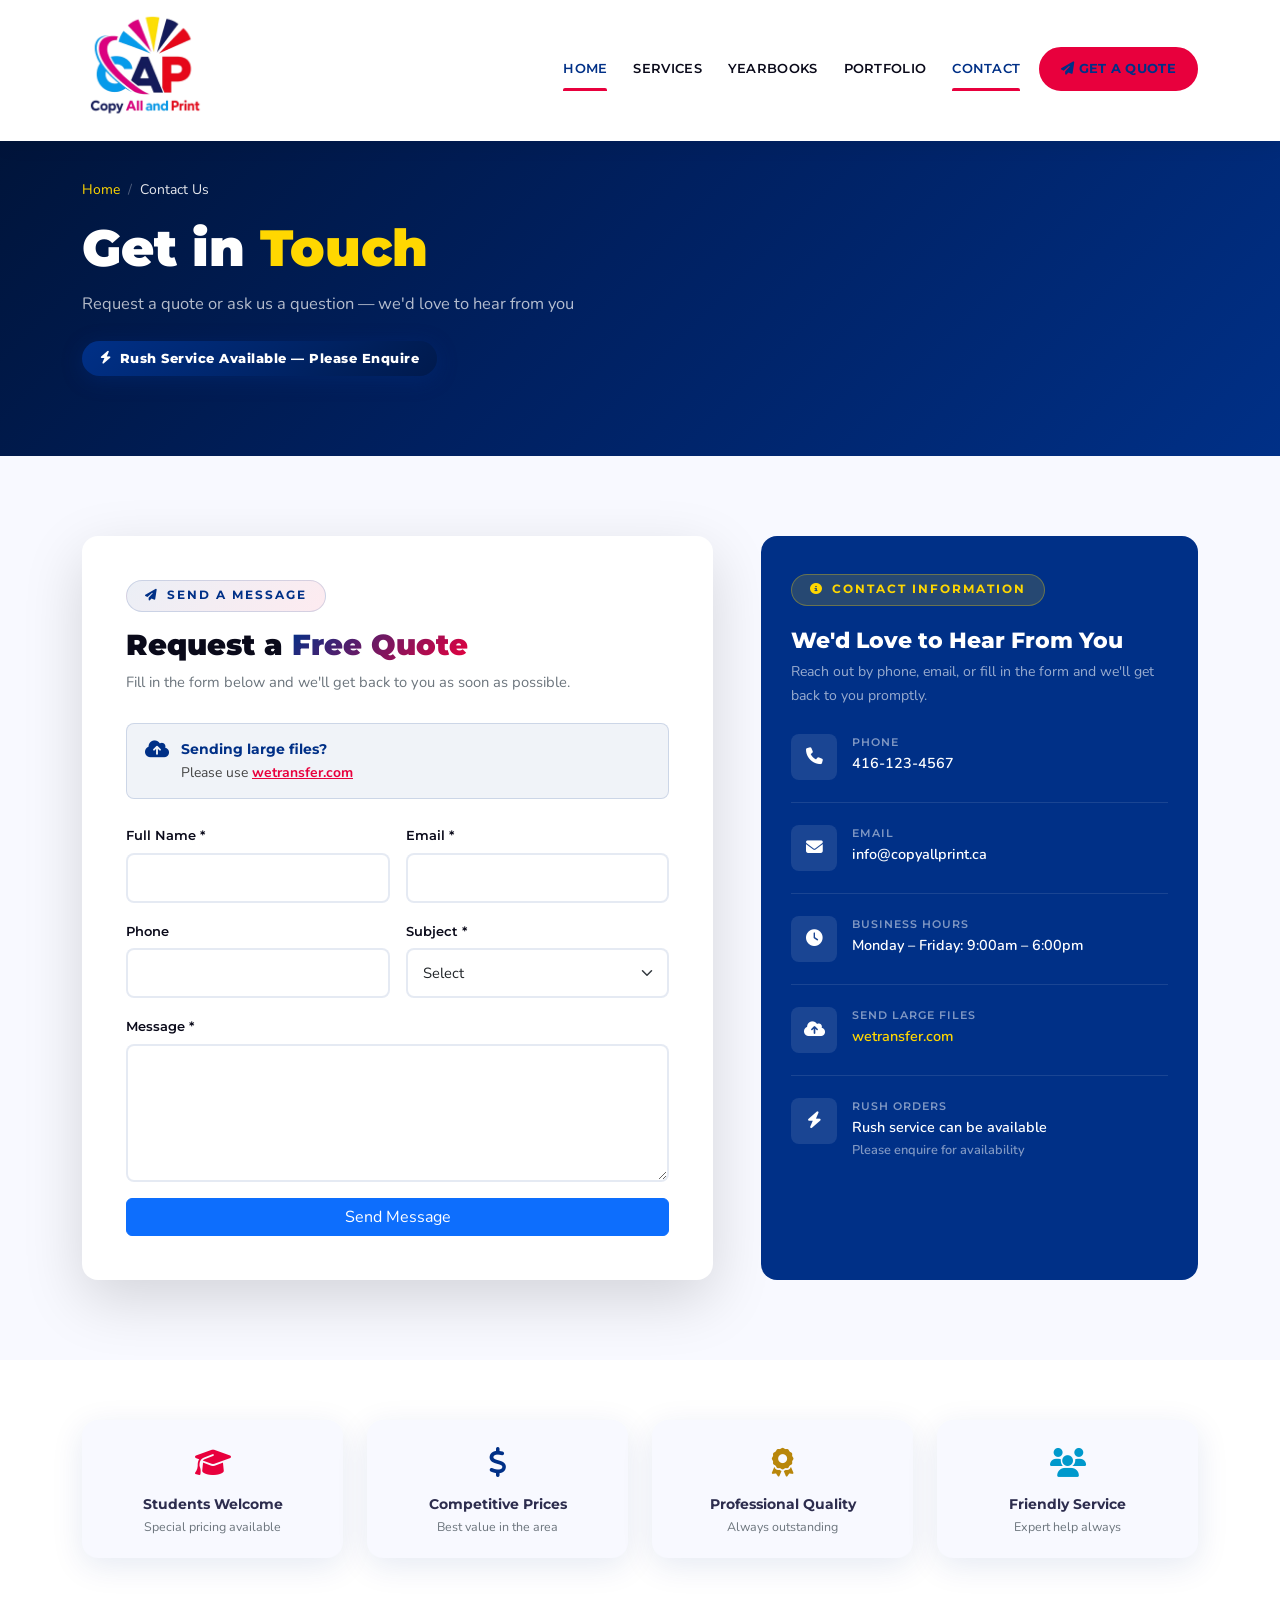
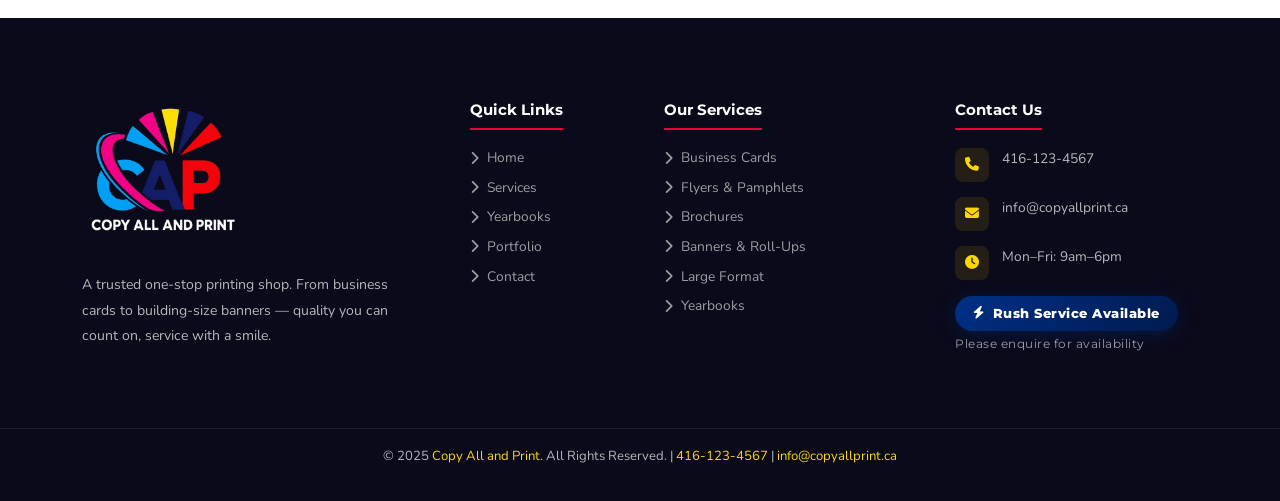
==== contact.html @ aec93e19 "Update contact.html" ====
<!DOCTYPE html>
<html lang="en">
<head>
  <meta charset="UTF-8"/><meta name="viewport" content="width=device-width, initial-scale=1.0"/>
  <meta name="description" content="Copy All and Print (CAP) — Professional printing shop. Business cards, flyers, pamphlets, roll-up banners, large format printing & more. Quality printing, fast service."/>
  <title>Copy All and Print | Quality Printing. Fast Service.</title>
  <link rel="preconnect" href="https://fonts.googleapis.com"/>
  <link rel="icon" type="image/x-icon" href="images/favicon.png">
  <link href="https://fonts.googleapis.com/css2?family=Montserrat:wght@400;500;600;700;800;900&family=Nunito:wght@400;600;700&display=swap" rel="stylesheet"/>
  <link href="https://cdn.jsdelivr.net/npm/bootstrap@5.3.2/dist/css/bootstrap.min.css" rel="stylesheet"/>
  <link href="https://cdnjs.cloudflare.com/ajax/libs/font-awesome/6.5.0/css/all.min.css" rel="stylesheet"/>
  <link href="css/style.css" rel="stylesheet"/>
</head>
<body>

<!-- NAVBAR -->
<nav class="navbar navbar-expand-lg fixed-top">
  <div class="container">
    <a class="navbar-brand" href="index.html">
      <img src="images/logo.png" alt="Copy All and Print Logo" onerror="this.src='images/logo.png'" width="100%!important">
    </a>
    <button class="navbar-toggler" type="button" data-bs-toggle="collapse" data-bs-target="#navbarNav"><span class="navbar-toggler-icon"></span></button>
    <div class="collapse navbar-collapse" id="navbarNav">
      <ul class="navbar-nav ms-auto align-items-lg-center">
        <li class="nav-item"><a class="nav-link active" href="index.html">Home</a></li>
        <li class="nav-item dropdown">
          <a class="nav-link dropdown-toggle" href="services.html" id="sDD" role="button" data-bs-toggle="dropdown">Services</a>
          <ul class="dropdown-menu" aria-labelledby="sDD">
            <li><a class="dropdown-item" href="services.html#business-cards">💼 Business Cards</a></li>
            <li><a class="dropdown-item" href="services.html#flyers">📢 Flyers &amp; Pamphlets</a></li>
            <li><a class="dropdown-item" href="services.html#brochures">📄 Brochures &amp; Booklets</a></li>
            <li><a class="dropdown-item" href="services.html#banners">🎌 Banners &amp; Roll-Ups</a></li>
            <li><a class="dropdown-item" href="services.html#large-format">🖨️ Large Format Printing</a></li>
            <li><a class="dropdown-item" href="services.html#stationery">✉️ Stationery &amp; More</a></li>
            <li><hr class="dropdown-divider"></li>
            <li><a class="dropdown-item" href="services.html" style="color:var(--primary);font-weight:700;">View All Services →</a></li>
          </ul>
        </li>
        <li class="nav-item"><a class="nav-link" href="yearbook.html">Yearbooks</a></li>
        <li class="nav-item"><a class="nav-link" href="portfolio.html">Portfolio</a></li>
        <li class="nav-item"><a class="nav-link" href="contact.html">Contact</a></li>
        <li class="nav-item"><a class="nav-link btn-nav-cta" href="contact.html"><i class="fas fa-paper-plane me-1"></i> Get a Quote</a></li>
      </ul>
    </div>
  </div>
</nav>

<!-- PAGE HERO -->
<section class="page-hero">
  <div class="container">
    <nav aria-label="breadcrumb">
      <ol class="breadcrumb"><li class="breadcrumb-item"><a href="index.html">Home</a></li><li class="breadcrumb-item active">Contact Us</li></ol>
    </nav>
    <h1 class="page-hero-title">Get in <span style="color:var(--accent-yellow);">Touch</span></h1>
    <p class="page-hero-sub">Request a quote or ask us a question — we'd love to hear from you</p>
    <div class="mt-4">
      <div class="rush-badge"><i class="fas fa-bolt"></i> Rush Service Available — Please Enquire</div>
    </div>
  </div>
</section>

<!-- CONTACT SECTION -->
<section style="padding:80px 0;background:var(--light-bg);">
  <div class="container">
    <div class="row g-5">

<!-- FORM -->
<div class="col-lg-7 animate-on-scroll">
  <div class="contact-form-wrap">

    <div class="section-badge mb-3">
      <i class="fas fa-paper-plane"></i> Send a Message
    </div>

    <h2 class="section-title mb-2" style="font-size:1.8rem;">
      Request a <span class="highlight">Free Quote</span>
    </h2>

    <p style="color:var(--gray);margin-bottom:28px;font-size:.92rem;line-height:1.7;">
      Fill in the form below and we'll get back to you as soon as possible.
    </p>

    <!-- Info box -->
    <div style="background:rgba(0,48,135,.06);border:1px solid rgba(0,48,135,.15);border-radius:var(--radius-sm);padding:14px 18px;margin-bottom:24px;display:flex;align-items:flex-start;gap:12px;">
      <i class="fas fa-cloud-upload-alt" style="color:var(--primary);font-size:1.2rem;margin-top:2px;flex-shrink:0;"></i>
      <div style="font-size:.87rem;color:#444;line-height:1.6;">
        <strong style="font-family:'Montserrat',sans-serif;color:var(--primary);">Sending large files?</strong><br>
        Please use <a href="https://wetransfer.com" target="_blank" rel="noopener" style="color:var(--secondary);font-weight:700;">wetransfer.com</a>
      </div>
    </div>

    <!-- Alerts -->
    <div class="alert-success-cap" id="successMsg">
      <i class="fas fa-check-circle me-2"></i>
      <strong>Message sent!</strong> We'll be in touch shortly. Thank you!
    </div>

    <div class="alert-error-cap" id="errorMsg">
      <i class="fas fa-exclamation-circle me-2"></i>
      Something went wrong. Please try again or call us directly.
    </div>

    <!-- NETLIFY FORM -->
<form name="contact"
      method="POST"
      data-netlify="true"
      netlify-honeypot="bot-field"
      class="row g-3">

  <!-- REQUIRED hidden field -->
  <!-- <input type="hidden" name="form-name" value="contact"> -->

  <!-- Honeypot (spam protection) -->
  <p style="display:none;">
    <label>Don’t fill this out: <input name="bot-field"></label>
  </p>

  <!-- Full Name -->
  <div class="col-md-6">
    <label class="form-label">Full Name *</label>
    <input type="text" name="full_name" class="form-control" required>
  </div>

  <!-- Email -->
  <div class="col-md-6">
    <label class="form-label">Email *</label>
    <input type="email" name="email" class="form-control" required>
  </div>

  <!-- Phone -->
  <div class="col-md-6">
    <label class="form-label">Phone</label>
    <input type="tel" name="phone" class="form-control">
  </div>

  <!-- Subject -->
  <div class="col-md-6">
    <label class="form-label">Subject *</label>
    <select name="subject" class="form-select" required>
      <option value="">Select</option>
      <option>Get a Quote</option>
      <option>Business Cards</option>
      <option>Flyers</option>
      <option>Brochures</option>
      <option>Banners</option>
      <option>Other</option>
    </select>
  </div>

  <!-- Message -->
  <div class="col-12">
    <label class="form-label">Message *</label>
    <textarea name="message" class="form-control" rows="5" required></textarea>
  </div>

  <!-- Submit -->
  <div class="col-12">
    <button type="submit" class="btn btn-primary w-100">
      Send Message
    </button>
  </div>

</form>

  </div>
</div>

      <!-- CONTACT INFO -->
      <div class="col-lg-5 animate-on-scroll animate-delay-2">
        <div class="contact-info-card">
          <div class="section-badge" style="background:rgba(255,215,0,.15);border-color:rgba(255,215,0,.3);color:var(--accent-yellow);margin-bottom:22px;">
            <i class="fas fa-info-circle"></i> Contact Information
          </div>
          <h3 style="font-family:'Montserrat',sans-serif;font-weight:800;color:#fff;font-size:1.35rem;margin-bottom:6px;">We'd Love to Hear From You</h3>
          <p style="color:rgba(255,255,255,.6);font-size:.88rem;margin-bottom:26px;line-height:1.7;">Reach out by phone, email, or fill in the form and we'll get back to you promptly.</p>

          <div class="contact-info-item">
            <div class="cinfo-icon"><i class="fas fa-phone"></i></div>
            <div>
              <div class="cinfo-label">Phone</div>
              <div class="cinfo-value"><a href="tel:4161234567" style="color:inherit;text-decoration:none;">416-123-4567</a></div>
            </div>
          </div>

          <div class="contact-info-item">
            <div class="cinfo-icon"><i class="fas fa-envelope"></i></div>
            <div>
              <div class="cinfo-label">Email</div>
              <div class="cinfo-value"><a href="mailto:info@copyallprint.ca" style="color:inherit;text-decoration:none;word-break:break-all;">info@copyallprint.ca</a></div>
            </div>
          </div>

          <div class="contact-info-item">
            <div class="cinfo-icon"><i class="fas fa-clock"></i></div>
            <div>
              <div class="cinfo-label">Business Hours</div>
              <div class="cinfo-value">Monday – Friday: 9:00am – 6:00pm</div>
            </div>
          </div>

          <div class="contact-info-item">
            <div class="cinfo-icon"><i class="fas fa-cloud-upload-alt"></i></div>
            <div>
              <div class="cinfo-label">Send Large Files</div>
              <div class="cinfo-value"><a href="https://wetransfer.com" target="_blank" rel="noopener" style="color:var(--accent-yellow);text-decoration:none;">wetransfer.com</a></div>
            </div>
          </div>

          <div class="contact-info-item" style="border-bottom:none;margin-bottom:0;padding-bottom:0;">
            <div class="cinfo-icon"><i class="fas fa-bolt"></i></div>
            <div>
              <div class="cinfo-label">Rush Orders</div>
              <div class="cinfo-value">Rush service can be available<br><span style="font-size:.8rem;color:rgba(255,255,255,.5);">Please enquire for availability</span></div>
            </div>
          </div>

          <!-- Social links -->
<!--           <div style="margin-top:24px;padding-top:20px;border-top:1px solid rgba(255,255,255,.1);">
            <div class="cinfo-label" style="margin-bottom:12px;">Follow Us</div>
            <div class="footer-social">
              <a href="#" class="social-btn" aria-label="Facebook"><i class="fab fa-facebook-f"></i></a>
              <a href="#" class="social-btn" aria-label="Instagram"><i class="fab fa-instagram"></i></a>
              <a href="#" class="social-btn" aria-label="Twitter"><i class="fab fa-twitter"></i></a>
              <a href="#" class="social-btn" aria-label="LinkedIn"><i class="fab fa-linkedin-in"></i></a>
            </div>
          </div> -->
        </div>
      </div>
    </div>
  </div>
</section>

<!-- WHY CONTACT STRIP -->
<section style="background:#fff;padding:60px 0;">
  <div class="container">
    <div class="row g-4 text-center">
      <div class="col-md-3 col-6 animate-on-scroll"><div style="padding:22px 16px;background:var(--light-bg);border-radius:var(--radius);box-shadow:var(--shadow-card);"><div style="font-size:1.8rem;color:var(--secondary);margin-bottom:8px;"><i class="fas fa-graduation-cap"></i></div><div style="font-family:'Montserrat',sans-serif;font-weight:700;font-size:.87rem;margin-bottom:3px;">Students Welcome</div><div style="color:var(--gray);font-size:.78rem;">Special pricing available</div></div></div>
      <div class="col-md-3 col-6 animate-on-scroll animate-delay-1"><div style="padding:22px 16px;background:var(--light-bg);border-radius:var(--radius);box-shadow:var(--shadow-card);"><div style="font-size:1.8rem;color:var(--primary);margin-bottom:8px;"><i class="fas fa-dollar-sign"></i></div><div style="font-family:'Montserrat',sans-serif;font-weight:700;font-size:.87rem;margin-bottom:3px;">Competitive Prices</div><div style="color:var(--gray);font-size:.78rem;">Best value in the area</div></div></div>
      <div class="col-md-3 col-6 animate-on-scroll animate-delay-2"><div style="padding:22px 16px;background:var(--light-bg);border-radius:var(--radius);box-shadow:var(--shadow-card);"><div style="font-size:1.8rem;color:#b8860b;margin-bottom:8px;"><i class="fas fa-award"></i></div><div style="font-family:'Montserrat',sans-serif;font-weight:700;font-size:.87rem;margin-bottom:3px;">Professional Quality</div><div style="color:var(--gray);font-size:.78rem;">Always outstanding</div></div></div>
      <div class="col-md-3 col-6 animate-on-scroll animate-delay-3"><div style="padding:22px 16px;background:var(--light-bg);border-radius:var(--radius);box-shadow:var(--shadow-card);"><div style="font-size:1.8rem;color:#0099cc;margin-bottom:8px;"><i class="fas fa-users"></i></div><div style="font-family:'Montserrat',sans-serif;font-weight:700;font-size:.87rem;margin-bottom:3px;">Friendly Service</div><div style="color:var(--gray);font-size:.78rem;">Expert help always</div></div></div>
    </div>
  </div>
</section>

<!-- FOOTER -->
<footer><div class="container"><div class="row g-5">
  <div class="col-lg-4">
    <div style="font-family:'Montserrat',sans-serif;font-size:.72rem;color:rgba(255,215,0,.7);letter-spacing:2px;margin-bottom:14px;text-transform:uppercase;"><img src="images/footer-logo.png" style="
    width: 160px;"/></div>
    <p class="footer-desc">A trusted one-stop printing shop. From business cards to building-size banners — quality you can count on, service with a smile.</p>
<!--     <div class="footer-social">
      <a href="#" class="social-btn" aria-label="Facebook"><i class="fab fa-facebook-f"></i></a>
      <a href="#" class="social-btn" aria-label="Instagram"><i class="fab fa-instagram"></i></a>
      <a href="#" class="social-btn" aria-label="Twitter"><i class="fab fa-twitter"></i></a>
      <a href="#" class="social-btn" aria-label="LinkedIn"><i class="fab fa-linkedin-in"></i></a>
    </div> -->
  </div>
  <div class="col-lg-2 col-md-4"><h3 class="footer-title">Quick Links</h3><ul class="footer-links"><li><a href="index.html"><i class="fas fa-chevron-right"></i> Home</a></li><li><a href="services.html"><i class="fas fa-chevron-right"></i> Services</a></li><li><a href="yearbook.html"><i class="fas fa-chevron-right"></i> Yearbooks</a></li><li><a href="portfolio.html"><i class="fas fa-chevron-right"></i> Portfolio</a></li><li><a href="contact.html"><i class="fas fa-chevron-right"></i> Contact</a></li></ul></div>
  <div class="col-lg-3 col-md-4"><h3 class="footer-title">Our Services</h3><ul class="footer-links"><li><a href="services.html#business-cards"><i class="fas fa-chevron-right"></i> Business Cards</a></li><li><a href="services.html#flyers"><i class="fas fa-chevron-right"></i> Flyers &amp; Pamphlets</a></li><li><a href="services.html#brochures"><i class="fas fa-chevron-right"></i> Brochures</a></li><li><a href="services.html#banners"><i class="fas fa-chevron-right"></i> Banners &amp; Roll-Ups</a></li><li><a href="services.html#large-format"><i class="fas fa-chevron-right"></i> Large Format</a></li><li><a href="yearbook.html"><i class="fas fa-chevron-right"></i> Yearbooks</a></li></ul></div>
  <div class="col-lg-3 col-md-4"><h3 class="footer-title">Contact Us</h3>
    <div class="footer-contact-item"><div class="contact-icon-wrap"><i class="fas fa-phone"></i></div><div class="footer-contact-text"><a href="tel:4161234567" style="color:inherit;text-decoration:none;">416-123-4567 </a></div></div>
    <div class="footer-contact-item"><div class="contact-icon-wrap"><i class="fas fa-envelope"></i></div><div class="footer-contact-text"><a href="mailto:info@copyallprint.ca" style="color:inherit;text-decoration:none;">info@copyallprint.ca</a></div></div>
    <div class="footer-contact-item" style="border-bottom:none;margin-bottom:0;padding-bottom:0;"><div class="contact-icon-wrap"><i class="fas fa-clock"></i></div><div class="footer-contact-text">Mon–Fri: 9am–6pm</div></div>
    <div class="mt-3"><div class="rush-badge"><i class="fas fa-bolt"></i> Rush Service Available</div><div class="rush-enquire">Please enquire for availability</div></div>
  </div>
</div></div>
<div class="footer-bottom"><div class="container"><p>&copy; 2025 <a href="index.html">Copy All and Print</a>. All Rights Reserved. | <a href="tel:4161234567">416-123-4567 </a> | <a href="mailto:info@copyallprint.ca">info@copyallprint.ca</a></p></div></div>
</footer>

<script src="https://cdn.jsdelivr.net/npm/bootstrap@5.3.2/dist/js/bootstrap.bundle.min.js"></script>
<script src="js/main.js"></script>
<script>
if (window.innerWidth >= 992) {

  document.querySelectorAll('.nav-item.dropdown').forEach(function (d) {

    d.addEventListener('mouseenter', function () {
      var m = this.querySelector('.dropdown-menu');
      if (m) {
        m.classList.add('show');
        const link = this.querySelector('.nav-link');
        if (link) link.setAttribute('aria-expanded', 'true');
      }
    });

    d.addEventListener('mouseleave', function () {
      var m = this.querySelector('.dropdown-menu');
      if (m) {
        m.classList.remove('show');
        const link = this.querySelector('.nav-link');
        if (link) link.setAttribute('aria-expanded', 'false');
      }
    });

    const navLink = d.querySelector('.nav-link');
    if (navLink) {
      navLink.addEventListener('click', function (e) {
        if (window.innerWidth >= 992) {
          window.location.href = this.getAttribute('href');
          e.preventDefault();
        }
      });
    }

  });
}


// SAFE carousel fix (no crash)
const heroCarousel = document.getElementById('heroCarousel');

if (heroCarousel) {
  heroCarousel.addEventListener('slide.bs.carousel', function (e) {
    document.querySelectorAll('.curr').forEach(function (el) {
      el.textContent = String(e.to + 1).padStart(2, '0');
    });
  });
}
</script>
</body></html>
---- css/style.css ----
/* ===================================
   COPY ALL AND PRINT — v2 Stylesheet
   =================================== */
@import url('https://fonts.googleapis.com/css2?family=Montserrat:wght@400;500;600;700;800;900&family=Nunito:wght@400;600;700&display=swap');
html, body {
    overflow-x: hidden;
    width: 100%;
}
:root {
  --primary:#003087; --secondary:#E8003D;
  --accent-yellow:#FFD700; --accent-cyan:#00BFFF; --accent-green:#00C851;
  --dark:#0a0a1a; --dark-navy:#001a4d;
  --white:#ffffff; --light-bg:#f8f9ff; --gray:#6c757d;
  --shadow-lg:0 20px 60px rgba(0,0,0,0.15);
  --shadow-card:0 8px 32px rgba(0,48,135,0.10);
  --radius:16px; --radius-sm:8px;
  --transition:all 0.35s cubic-bezier(0.4,0,0.2,1);
}
*{margin:0;padding:0;box-sizing:border-box;}
html{scroll-behavior:smooth;}
body{font-family:'Nunito',sans-serif;color:#2d2d4e;background:#fff;overflow-x:hidden;}
h1,h2,h3,h4{font-family:'Montserrat',sans-serif;}
::-webkit-scrollbar{width:5px;}
::-webkit-scrollbar-track{background:#f8f9ff;}
::-webkit-scrollbar-thumb{background:var(--primary);border-radius:3px;}

/* PRELOADER */
#preloader{position:fixed;inset:0;background:white;display:flex;align-items:center;justify-content:center;z-index:9999;transition:opacity .6s,visibility .6s;}
#preloader.hidden{opacity:0;visibility:hidden;}
.preloader-logo{animation:pulseScale 1s ease-in-out infinite alternate;}
@keyframes pulseScale{from{transform:scale(0.9);opacity:.7}to{transform:scale(1.15);opacity:1}}

/* =============================================
   WHITE NAVBAR
============================================= */
.navbar{background:#fff!important;padding:0;position:fixed;top:0;width:100%;z-index:1000;
  box-shadow:0 2px 20px rgba(0,0,0,0.09);border-bottom:3px solid transparent;transition:var(--transition);}
.navbar.scrolled{box-shadow:0 4px 30px rgba(0,0,0,0.13);border-bottom-color:var(--secondary);}

/* LOGO — doubled size */
.navbar-brand{display:flex;align-items:center;gap:12px;padding:6px 0;text-decoration:none;}
.navbar-brand img{width:126px;height:auto;object-fit:contain;border-radius:10px;padding:2px;}
.brand-cap{font-family:'Montserrat',sans-serif;font-weight:900;font-size:1.6rem;
  background:linear-gradient(135deg,var(--primary),var(--secondary));
  -webkit-background-clip:text;-webkit-text-fill-color:transparent;background-clip:text;display:block;}
.brand-sub{font-family:'Montserrat',sans-serif;font-size:0.68rem;color:var(--gray);
  display:block;font-weight:600;letter-spacing:.3px;}

.nav-link{color:var(--dark)!important;font-family:'Montserrat',sans-serif;font-weight:600;
  font-size:0.83rem;letter-spacing:.3px;padding:12px 13px!important;
  display:flex;align-items:center;transition:var(--transition);
  text-transform:uppercase;position:relative;}
.nav-link::after{content:'';position:absolute;bottom:0;left:13px;right:13px;
  height:3px;background:var(--secondary);transform:scaleX(0);
  transition:transform .3s ease;border-radius:2px 2px 0 0;}
.nav-link:hover,.nav-link.active{color:var(--primary)!important;}
.nav-link:hover::after,.nav-link.active::after{transform:scaleX(1);}

/* HOVER DROPDOWN */
.btn-nav-cta{background:var(--secondary)!important;color:#fff!important;
  border-radius:50px!important;padding:10px 20px!important;font-weight:700!important;
  margin-left:6px;border:2px solid var(--secondary)!important;transition:var(--transition)!important;}
.btn-nav-cta:hover{background:#fff!important;color:var(--secondary)!important;}
.btn-nav-cta::after{display:none!important;}

.navbar-toggler{border:2px solid rgba(0,48,135,.2);padding:6px 10px;}
.navbar-toggler:focus{box-shadow:none;}
.navbar-toggler-icon{background-image:url("data:image/svg+xml,%3csvg xmlns='http://www.w3.org/2000/svg' viewBox='0 0 30 30'%3e%3cpath stroke='rgba(0,48,135,0.8)' stroke-linecap='round' stroke-width='2' d='M4 7h22M4 15h22M4 23h22'/%3e%3c/svg%3e");}

.dropdown-menu{background:#fff;border:none;border-radius:0 0 var(--radius) var(--radius);
  box-shadow:0 20px 50px rgba(0,0,0,0.12);padding:10px;min-width:240px;
  border-top:3px solid var(--primary);margin-top:0!important;}
@keyframes dropIn{from{opacity:0;transform:translateY(-8px)}to{opacity:1;transform:translateY(0)}}
@media(min-width:992px){
  .nav-item.dropdown:hover>.dropdown-menu{display:block;animation:dropIn .22s ease forwards;}
}
.dropdown-item{color:var(--dark)!important;font-family:'Montserrat',sans-serif;font-weight:600;
  font-size:0.82rem;padding:10px 16px;border-radius:var(--radius-sm);
  transition:var(--transition);display:flex;align-items:center;gap:10px;}
.dropdown-item:hover{background:rgba(0,48,135,.07);color:var(--primary)!important;padding-left:20px;}
.dropdown-divider{border-color:rgba(0,48,135,.1)!important;margin:4px 8px;}

/* BUTTONS */
.btn-primary-cap{background:linear-gradient(135deg,var(--secondary),#c0002d);color:#fff;
  border:none;padding:14px 34px;border-radius:50px;font-family:'Montserrat',sans-serif;
  font-weight:700;font-size:.93rem;cursor:pointer;transition:var(--transition);
  display:inline-flex;align-items:center;gap:8px;text-decoration:none;
  box-shadow:0 6px 25px rgba(232,0,61,.35);}
.btn-primary-cap:hover{transform:translateY(-3px);box-shadow:0 12px 35px rgba(232,0,61,.5);color:#fff;}
.btn-secondary-cap{background:transparent;color:#fff;border:2px solid rgba(255,255,255,.65);
  padding:13px 32px;border-radius:50px;font-family:'Montserrat',sans-serif;font-weight:700;
  font-size:.93rem;cursor:pointer;transition:var(--transition);
  display:inline-flex;align-items:center;gap:8px;text-decoration:none;}
.btn-secondary-cap:hover{background:#fff;color:var(--primary);transform:translateY(-3px);border-color:#fff;}
.btn-outline-cap{background:transparent;color:var(--primary);border:2px solid var(--primary);
  padding:11px 26px;border-radius:50px;font-family:'Montserrat',sans-serif;font-weight:700;
  font-size:.86rem;cursor:pointer;transition:var(--transition);
  display:inline-flex;align-items:center;gap:8px;text-decoration:none;}
.btn-outline-cap:hover{background:var(--primary);color:#fff;transform:translateY(-2px);}

/* SECTION BADGES & TITLES */
.section-badge{display:inline-flex;align-items:center;gap:8px;
  background:linear-gradient(135deg,rgba(0,48,135,.08),rgba(232,0,61,.08));
  border:1px solid rgba(0,48,135,.15);color:var(--primary);
  font-family:'Montserrat',sans-serif;font-weight:700;font-size:.73rem;
  letter-spacing:2px;text-transform:uppercase;padding:6px 18px;border-radius:50px;margin-bottom:14px;}
.section-title{font-family:'Montserrat',sans-serif;font-weight:900;line-height:1.2;color:var(--dark);}
.section-title .highlight{background:linear-gradient(135deg,var(--primary),var(--secondary));
  -webkit-background-clip:text;-webkit-text-fill-color:transparent;background-clip:text;}
.section-subtitle{color:var(--gray);font-size:1.03rem;line-height:1.7;max-width:600px;}

/* =============================================
   HERO CAROUSEL — PHOTO BACKGROUNDS
============================================= */
#heroCarousel{margin-top:112px;} /* account for taller white navbar with big logo */
#heroCarousel .carousel-item{height:calc(100vh - 112px);min-height:560px;position:relative;overflow:hidden;}

.slide-bg{position:absolute;inset:0;background-size:cover;background-position:center;
  transform:scale(1.07);transition:transform 7s ease;will-change:transform;}
.carousel-item.active .slide-bg{transform:scale(1);}

.slide-bg-1{background-image:url('../images/business/bs5.jpg');background-position:center top;}
.slide-bg-2{background-image:url('../images/vinyl/v4.jpg');}
.slide-bg-3{background-image:url('../images/flyer/f5.jpg');background-position:center top;}
.slide-bg-4{background-image:url('../images/largeformat/lf1.jpg');}

.slide-overlay{position:absolute;inset:0;
  background:linear-gradient(100deg,rgba(0,8,40,.82) 0%,rgba(0,20,80,.62) 45%,rgba(0,0,0,.2) 100%);}
.slide-overlay::after{content:'';position:absolute;bottom:0;left:0;right:0;height:160px;
  background:linear-gradient(to top,rgba(0,8,40,.55),transparent);}

.slide-shapes{position:absolute;inset:0;pointer-events:none;overflow:hidden;}
.shape-circle{position:absolute;border-radius:50%;border:1px solid rgba(255,255,255,.07);
  animation:rotateSlow 25s linear infinite;}
.shape-ring{position:absolute;border-radius:50%;border:1px solid rgba(255,215,0,.1);
  animation:pulseFade 4s ease-in-out infinite alternate;}
.shape-dot-grid{position:absolute;right:5%;top:10%;width:200px;height:200px;
  background-image:radial-gradient(rgba(255,255,255,.12) 1px,transparent 1px);
  background-size:22px 22px;opacity:.4;}
.color-bar{position:absolute;top:0;right:0;width:5px;height:100%;
  background:linear-gradient(to bottom,var(--secondary),var(--accent-yellow),var(--accent-cyan));opacity:.7;}
@keyframes rotateSlow{from{transform:rotate(0deg)}to{transform:rotate(360deg)}}
@keyframes pulseFade{from{transform:scale(.92);opacity:.3}to{transform:scale(1.08);opacity:.8}}

.carousel-caption-custom{position:absolute;top:50%;left:0;right:0;transform:translateY(-50%);padding:0;}

.slide-badge{display:inline-flex;align-items:center;gap:8px;
  background:rgba(255,215,0,.15);border:1px solid rgba(255,215,0,.55);color:var(--accent-yellow);
  font-family:'Montserrat',sans-serif;font-weight:700;font-size:.7rem;
  letter-spacing:2px;text-transform:uppercase;padding:7px 18px;border-radius:50px;margin-bottom:18px;
  opacity:0;transform:translateY(20px);transition:opacity .5s ease .3s,transform .5s ease .3s;}
.slide-title{font-family:'Montserrat',sans-serif;font-weight:900;
  font-size:clamp(2rem,4.5vw,4rem);color:#fff;line-height:1.12;margin-bottom:16px;
  text-shadow:0 2px 20px rgba(0,0,0,.3);
  opacity:0;transform:translateY(28px);transition:opacity .6s ease .5s,transform .6s ease .5s;}
.slide-title .accent-yellow{color:var(--accent-yellow);}
.slide-title .accent-red{color:#ff4466;}
.slide-title .accent-cyan{color:var(--accent-cyan);}
.slide-desc{color:rgba(255,255,255,.88);font-size:clamp(.92rem,1.4vw,1.1rem);
  line-height:1.75;max-width:520px;margin-bottom:30px;text-shadow:0 1px 8px rgba(0,0,0,.3);
  opacity:0;transform:translateY(18px);transition:opacity .6s ease .7s,transform .6s ease .7s;}
.slide-actions{display:flex;gap:14px;flex-wrap:wrap;
  opacity:0;transform:translateY(18px);transition:opacity .6s ease .9s,transform .6s ease .9s;}
.carousel-item.active .slide-badge,
.carousel-item.active .slide-title,
.carousel-item.active .slide-desc,
.carousel-item.active .slide-actions{opacity:1;transform:translateY(0);}

.slide-visual{position:absolute;right:17%;top:50%;
  transform:translateY(-40%) scale(.88);opacity:0;
  transition:opacity .8s ease .6s,transform .8s ease .6s;}
.carousel-item.active .slide-visual{opacity:1;transform:translateY(-50%) scale(1);}

.price-float{position:absolute;background:#fff;border-radius:14px;padding:13px 18px;
  box-shadow:0 20px 50px rgba(0,0,0,.4);font-family:'Montserrat',sans-serif;
  animation:floatUD 3s ease-in-out infinite;}
@keyframes floatUD{0%,100%{transform:translateY(0)}50%{transform:translateY(-10px)}}
.price-float .p-big{font-size:1.5rem;font-weight:900;color:var(--secondary);line-height:1;}
.price-float .p-small{font-size:.7rem;color:#555;font-weight:600;}

.carousel-progress{position:absolute;bottom:0;left:0;height:4px;
  background:var(--accent-yellow);width:0%;
  animation:progressBar 5.5s linear infinite;z-index:10;}
@keyframes progressBar{from{width:0%}to{width:100%}}

.carousel-control-prev,.carousel-control-next{width:50px;height:50px;
  background:rgba(255,255,255,.15);border:2px solid rgba(255,255,255,.35);
  border-radius:50%;top:50%;transform:translateY(-50%);
  backdrop-filter:blur(8px);transition:var(--transition);}
.carousel-control-prev{left:22px;}.carousel-control-next{right:22px;}
.carousel-control-prev:hover,.carousel-control-next:hover{
  background:var(--secondary);border-color:transparent;transform:translateY(-50%) scale(1.1);}

.carousel-indicators{bottom:22px;gap:8px;}
.carousel-indicators [data-bs-target]{width:10px;height:10px;border-radius:50%;
  background:rgba(255,255,255,.4);border:2px solid rgba(255,255,255,.5);
  transition:all .35s ease;margin:0;}
.carousel-indicators .active{background:var(--accent-yellow);border-color:var(--accent-yellow);
  width:30px;border-radius:5px;}

.slide-counter{position:absolute;bottom:28px;right:38px;font-family:'Montserrat',sans-serif;
  font-size:.8rem;color:rgba(255,255,255,.5);z-index:10;letter-spacing:2px;}
.slide-counter .curr{color:var(--accent-yellow);font-weight:700;font-size:1.05rem;}

.scroll-indicator{position:absolute;bottom:26px;left:50%;transform:translateX(-50%);
  display:flex;flex-direction:column;align-items:center;gap:5px;
  color:rgba(255,255,255,.4);font-size:.65rem;letter-spacing:2px;text-transform:uppercase;
  font-family:'Montserrat',sans-serif;z-index:10;animation:bounceY 2s ease-in-out infinite;}
@keyframes bounceY{0%,100%{transform:translateX(-50%) translateY(0)}50%{transform:translateX(-50%) translateY(7px)}}

/* STATS BAR */
.stats-bar{background:#fff;border-radius:20px;box-shadow:0 20px 60px rgba(0,48,135,.13);
  padding:26px 36px;margin-top:-56px;position:relative;z-index:10;}
.stats-bar .s-item{text-align:center;padding:0 18px;}
.stats-bar .s-item+.s-item{border-left:1px solid rgba(0,48,135,.1);}
.stats-bar .s-num{font-family:'Montserrat',sans-serif;font-weight:900;font-size:1.9rem;
  color:var(--primary);line-height:1;}
.stats-bar .s-label{color:var(--gray);font-size:.76rem;font-weight:600;margin-top:4px;}

/* RUSH BADGE (replaces same-day) */
.rush-badge{display:inline-flex;align-items:center;gap:8px;
  background:linear-gradient(135deg,var(--primary),var(--dark-navy));
  color:#fff;padding:8px 18px;border-radius:50px;
  font-family:'Montserrat',sans-serif;font-weight:800;font-size:.8rem;letter-spacing:.5px;
  box-shadow:0 4px 20px rgba(0,48,135,.35);}
.rush-enquire{font-family:'Montserrat',sans-serif;font-size:.72rem;
  color:rgba(255,255,255,.6);margin-top:5px;letter-spacing:.5px;}

/* SERVICES STRIP */
.services-strip{background:var(--primary);padding:17px 0;overflow:hidden;}
.services-strip-inner{display:flex;gap:0;animation:scrollStrip 30s linear infinite;white-space:nowrap;}
.strip-item{padding:0 26px;color:rgba(255,255,255,.75);font-family:'Montserrat',sans-serif;
  font-weight:600;font-size:.8rem;letter-spacing:1px;text-transform:uppercase;
  border-right:1px solid rgba(255,255,255,.15);flex-shrink:0;}
.strip-item .dot{color:var(--accent-yellow);margin-right:6px;}
@keyframes scrollStrip{from{transform:translateX(0)}to{transform:translateX(-50%)}}

/* ABOUT */
.about-feature{display:flex;align-items:flex-start;gap:16px;margin-bottom:16px;
  padding:13px;border-radius:var(--radius-sm);transition:var(--transition);}
.about-feature:hover{background:var(--light-bg);transform:translateX(6px);}
.feature-icon{width:46px;height:46px;border-radius:var(--radius-sm);
  display:flex;align-items:center;justify-content:center;font-size:1.15rem;flex-shrink:0;}
.feature-icon.red{background:rgba(232,0,61,.1);color:var(--secondary);}
.feature-icon.blue{background:rgba(0,48,135,.1);color:var(--primary);}
.feature-icon.yellow{background:rgba(255,215,0,.15);color:#b8860b;}
.feature-icon.cyan{background:rgba(0,191,255,.1);color:#0099cc;}
.feature-title{font-family:'Montserrat',sans-serif;font-weight:700;margin-bottom:3px;}
.feature-desc{color:var(--gray);font-size:.87rem;line-height:1.6;}

/* WHY US */
.why-card{text-align:center;padding:34px 22px;border-radius:var(--radius);
  background:rgba(255,255,255,.07);border:1px solid rgba(255,255,255,.1);transition:var(--transition);}
.why-card:hover{background:rgba(255,255,255,.13);transform:translateY(-8px);border-color:rgba(255,215,0,.3);}
.why-icon{width:68px;height:68px;border-radius:50%;background:rgba(255,215,0,.15);
  border:2px solid rgba(255,215,0,.3);display:flex;align-items:center;justify-content:center;
  font-size:1.7rem;margin:0 auto 18px;color:var(--accent-yellow);}
.why-title{color:#fff;font-family:'Montserrat',sans-serif;font-weight:700;margin-bottom:8px;}
.why-desc{color:rgba(255,255,255,.65);font-size:.87rem;line-height:1.7;}

/* SERVICE CARDS */
.service-card{background:#fff;border-radius:var(--radius);padding:30px 26px;
  border:1px solid rgba(0,48,135,.08);transition:var(--transition);
  position:relative;overflow:hidden;height:100%;box-shadow:var(--shadow-card);}
.service-card::before{content:'';position:absolute;top:0;left:0;right:0;height:4px;
  background:linear-gradient(90deg,var(--primary),var(--secondary));
  transform:scaleX(0);transition:var(--transition);}
.service-card:hover::before{transform:scaleX(1);}
.service-card:hover{transform:translateY(-10px);box-shadow:0 30px 70px rgba(0,48,135,.18);}
.service-icon{width:62px;height:62px;border-radius:var(--radius);
  display:flex;align-items:center;justify-content:center;font-size:1.5rem;margin-bottom:18px;}
.service-icon.s1{background:rgba(232,0,61,.1);color:var(--secondary);}
.service-icon.s2{background:rgba(0,48,135,.1);color:var(--primary);}
.service-icon.s3{background:rgba(255,215,0,.15);color:#b8860b;}
.service-icon.s4{background:rgba(0,191,255,.1);color:#0099cc;}
.service-icon.s5{background:rgba(0,200,81,.1);color:var(--accent-green);}
.service-icon.s6{background:rgba(128,0,128,.1);color:purple;}
.service-title{font-family:'Montserrat',sans-serif;font-weight:800;font-size:1.03rem;margin-bottom:9px;color:var(--dark);}
.service-desc{color:var(--gray);font-size:.87rem;line-height:1.7;margin-bottom:18px;}
.service-link{color:var(--primary);font-family:'Montserrat',sans-serif;font-weight:700;
  font-size:.82rem;text-decoration:none;display:inline-flex;align-items:center;gap:6px;transition:var(--transition);}
.service-link:hover{color:var(--secondary);gap:10px;}

/* SERVICE IMAGE CARDS */
.service-img-card{border-radius:var(--radius);overflow:hidden;box-shadow:var(--shadow-card);
  transition:var(--transition);position:relative;}
.service-img-card:hover{transform:translateY(-8px);box-shadow:var(--shadow-lg);}
.service-img-card img{width:100%;height:220px;object-fit:cover;display:block;}
.service-img-overlay{position:absolute;inset:0;
  background:linear-gradient(to top,rgba(0,48,135,.85) 0%,rgba(0,48,135,.2) 60%,transparent 100%);
  display:flex;flex-direction:column;justify-content:flex-end;padding:20px;}
.service-img-label{color:#fff;font-family:'Montserrat',sans-serif;font-weight:800;font-size:1rem;margin-bottom:4px;}
.service-img-sub{color:rgba(255,255,255,.7);font-size:.78rem;}

/* PROMO */
.promo-banner{background:linear-gradient(135deg,var(--secondary),#c0002d);
  padding:60px 0;position:relative;overflow:hidden;}
.promo-banner::before{content:'';position:absolute;inset:0;
  background:url("data:image/svg+xml,%3Csvg width='60' height='60' viewBox='0 0 60 60' xmlns='http://www.w3.org/2000/svg'%3E%3Cg fill='none'%3E%3Cg fill='%23fff' fill-opacity='0.05'%3E%3Ccircle cx='30' cy='30' r='4'/%3E%3C/g%3E%3C/g%3E%3C/svg%3E");}
.promo-text{color:rgba(255,255,255,.9);font-size:1.15rem;font-family:'Montserrat',sans-serif;font-weight:600;}
.promo-sub{color:rgba(255,255,255,.7);font-size:.88rem;margin-bottom:28px;}

/* TESTIMONIALS */
.testimonial-card{background:var(--light-bg);border-radius:var(--radius);padding:34px;
  border:1px solid rgba(0,48,135,.08);transition:var(--transition);height:100%;position:relative;}
.testimonial-card::before{content:'\201C';position:absolute;top:18px;right:28px;
  font-size:4.5rem;color:rgba(0,48,135,.07);font-family:Georgia,serif;line-height:1;}
.testimonial-card:hover{transform:translateY(-6px);box-shadow:var(--shadow-card);}
.stars{color:var(--accent-yellow);font-size:1rem;margin-bottom:14px;letter-spacing:2px;}
.testimonial-text{color:#444;line-height:1.8;margin-bottom:22px;}
.testimonial-author{display:flex;align-items:center;gap:13px;}
.author-avatar{width:46px;height:46px;border-radius:50%;
  background:linear-gradient(135deg,var(--primary),var(--secondary));
  display:flex;align-items:center;justify-content:center;
  color:#fff;font-family:'Montserrat',sans-serif;font-weight:700;flex-shrink:0;}
.author-name{font-family:'Montserrat',sans-serif;font-weight:700;margin-bottom:2px;}
.author-role{color:var(--gray);font-size:.82rem;}

/* PORTFOLIO */
.portfolio-filter{display:flex;gap:10px;flex-wrap:wrap;margin-bottom:38px;justify-content:center;}
.filter-btn{padding:9px 20px;border-radius:50px;border:2px solid rgba(0,48,135,.2);
  background:transparent;color:var(--primary);font-family:'Montserrat',sans-serif;
  font-weight:600;font-size:.82rem;cursor:pointer;transition:var(--transition);}
.filter-btn.active,.filter-btn:hover{background:var(--primary);color:#fff;border-color:var(--primary);}
.portfolio-item{border-radius:var(--radius);overflow:hidden;position:relative;
  cursor:pointer;box-shadow:var(--shadow-card);transition:var(--transition);}
.portfolio-item:hover{transform:translateY(-8px);box-shadow:var(--shadow-lg);}
.portfolio-item img{width:100%;aspect-ratio:4/3;object-fit:cover;display:block;}
.portfolio-overlay{position:absolute;inset:0;
  background:linear-gradient(to top,rgba(0,48,135,.88),transparent);
  opacity:0;transition:var(--transition);display:flex;align-items:flex-end;padding:22px;}
.portfolio-item:hover .portfolio-overlay{opacity:1;}
.portfolio-name{font-family:'Montserrat',sans-serif;font-weight:700;color:#fff;margin-bottom:3px;}
.portfolio-cat{font-size:.82rem;color:var(--accent-yellow);}
.portfolio-item {padding-bottom: 22px;}

/* CONTACT */
.contact-form-wrap{background:#fff;border-radius:var(--radius);padding:44px;box-shadow:var(--shadow-lg);}
.form-label{font-family:'Montserrat',sans-serif;font-weight:600;font-size:.82rem;color:var(--dark);margin-bottom:7px;}
.form-control,.form-select{border:2px solid rgba(0,48,135,.1);border-radius:var(--radius-sm);
  padding:12px 15px;font-family:'Nunito',sans-serif;transition:var(--transition);font-size:.92rem;}
.form-control:focus,.form-select:focus{border-color:var(--primary);box-shadow:0 0 0 4px rgba(0,48,135,.09);}
.contact-info-card{background:var(--primary);border-radius:var(--radius);padding:38px 30px;color:#fff;height:100%;}
.contact-info-item{display:flex;gap:15px;margin-bottom:22px;padding-bottom:22px;border-bottom:1px solid rgba(255,255,255,.1);}
.contact-info-item:last-of-type{border-bottom:none;margin-bottom:0;padding-bottom:0;}
.cinfo-icon{width:46px;height:46px;border-radius:var(--radius-sm);background:rgba(255,255,255,.1);
  display:flex;align-items:center;justify-content:center;font-size:1.05rem;flex-shrink:0;}
.cinfo-label{font-size:.7rem;color:rgba(255,255,255,.5);text-transform:uppercase;letter-spacing:1px;
  margin-bottom:3px;font-family:'Montserrat',sans-serif;font-weight:600;}
.cinfo-value{font-weight:600;font-size:.9rem;}
.alert-success-cap{background:rgba(0,200,81,.1);border:2px solid rgba(0,200,81,.3);
  color:#007a35;border-radius:var(--radius-sm);padding:15px 18px;display:none;}
.alert-error-cap{background:rgba(232,0,61,.1);border:2px solid rgba(232,0,61,.3);
  color:var(--secondary);border-radius:var(--radius-sm);padding:15px 18px;display:none;}

/* YEARBOOK */
.yb-hero{position:relative;min-height:500px;display:flex;align-items:center;
  background:linear-gradient(135deg,#0a0a2e 0%,#1a1a5e 50%,#2d2d8f 100%);overflow:hidden;}
.yb-hero-bg{position:absolute;inset:0;background-size:cover;background-position:center top;
  opacity:.25;}
.yb-hero-overlay{position:absolute;inset:0;
  background:linear-gradient(135deg,rgba(0,4,30,.8) 0%,rgba(0,10,60,.6) 60%,rgba(0,0,0,.3) 100%);}

/* PAGE HERO (inner pages) */
.page-hero{background:linear-gradient(135deg,#001233 0%,#002060 50%,#003087 100%);
  padding:180px 0 80px;position:relative;overflow:hidden;}
.page-hero-title{font-family:'Montserrat',sans-serif;font-weight:900;
  font-size:clamp(2rem,4vw,3.5rem);color:#fff;margin-bottom:14px;}
.page-hero-sub{color:rgba(255,255,255,.7);font-size:1.03rem;}
.breadcrumb-item{color:rgba(255,255,255,.5);font-size:.87rem;}
.breadcrumb-item a{color:var(--accent-yellow);text-decoration:none;}
.breadcrumb-item.active{color:rgba(255,255,255,.9);}
.breadcrumb-item+.breadcrumb-item::before{color:rgba(255,255,255,.3);}

/* SERVICE CARDS FULL PAGE */
.service-card-full{background:#fff;border-radius:var(--radius);overflow:hidden;
  border:1px solid rgba(0,48,135,.08);transition:var(--transition);box-shadow:var(--shadow-card);height:100%;}
.service-card-full:hover{transform:translateY(-10px);box-shadow:0 35px 80px rgba(0,48,135,.2);}
.service-card-header{padding:28px 24px 20px;background:linear-gradient(135deg,var(--light-bg),#fff);}
.service-card-body{padding:0 24px 24px;}
.service-icon-lg{width:74px;height:74px;border-radius:var(--radius);
  display:flex;align-items:center;justify-content:center;font-size:1.8rem;margin-bottom:16px;}
.service-tags{display:flex;flex-wrap:wrap;gap:6px;margin-top:12px;}
.service-tag{background:var(--light-bg);color:var(--primary);font-size:.7rem;font-weight:600;
  padding:3px 11px;border-radius:50px;font-family:'Montserrat',sans-serif;}

/* FOOTER */
footer{background:var(--dark);color:rgba(255,255,255,.7);padding:80px 0 0;}
.footer-brand-name{font-family:'Montserrat',sans-serif;font-weight:900;font-size:1.5rem;color:#fff;margin-bottom:6px;}
.footer-brand-name span{color:var(--secondary);}
.footer-desc{font-size:.88rem;line-height:1.8;margin-bottom:22px;}
.footer-social{display:flex;gap:11px;}
.social-btn{width:38px;height:38px;border-radius:50%;background:rgba(255,255,255,.08);
  border:1px solid rgba(255,255,255,.1);display:flex;align-items:center;justify-content:center;
  color:rgba(255,255,255,.7);text-decoration:none;transition:var(--transition);font-size:.88rem;}
.social-btn:hover{background:var(--secondary);color:#fff;border-color:var(--secondary);transform:translateY(-3px);}
.footer-title{font-family:'Montserrat',sans-serif;font-weight:700;color:#fff;margin-bottom:18px;
  font-size:.93rem;padding-bottom:8px;border-bottom:2px solid var(--secondary);display:inline-block;}
.footer-links{list-style:none;padding:0;}
.footer-links li{margin-bottom:9px;}
.footer-links a{color:rgba(255,255,255,.6);text-decoration:none;font-size:.86rem;
  transition:var(--transition);display:flex;align-items:center;gap:8px;}
.footer-links a:hover{color:var(--accent-yellow);padding-left:6px;}
.footer-contact-item{display:flex;align-items:flex-start;gap:13px;margin-bottom:15px;}
.contact-icon-wrap{width:34px;height:34px;border-radius:var(--radius-sm);background:rgba(255,215,0,.1);
  display:flex;align-items:center;justify-content:center;color:var(--accent-yellow);flex-shrink:0;font-size:.87rem;}
.footer-contact-text{font-size:.86rem;line-height:1.6;}
.footer-bottom{border-top:1px solid rgba(255,255,255,.08);padding:18px 0;margin-top:58px;
  text-align:center;font-size:.82rem;}
.footer-bottom a{color:var(--accent-yellow);text-decoration:none;}

/* ANIMATIONS */
.animate-on-scroll{opacity:0;transform:translateY(38px);transition:opacity .7s ease,transform .7s ease;}
.animate-on-scroll.animated{opacity:1;transform:translateY(0);}
.animate-delay-1{transition-delay:.1s;}.animate-delay-2{transition-delay:.2s;}.animate-delay-3{transition-delay:.3s;}

/* RESPONSIVE */
@media(max-width:991px){
  .navbar-brand img{width:70px;height:70px;}
  #heroCarousel{margin-top:74px;}
  #heroCarousel .carousel-item{height:85vh;min-height:500px;}
  .slide-visual{display:none!important;}
  .stats-bar{padding:18px;margin-top:-30px;border-radius:14px;}
  .stats-bar .s-num{font-size:1.5rem;}
  .stats-bar .s-item{padding:0 10px;}
  .nav-link{padding:13px 15px!important;border-bottom:1px solid rgba(0,48,135,.06);}
  .nav-link::after{display:none;}
  .navbar-collapse{background:#fff;padding:8px 0;border-top:2px solid rgba(0,48,135,.07);}
  .dropdown-menu{box-shadow:none;border-top:none;background:var(--light-bg);}
  .contact-form-wrap{padding:26px 18px;}
  .page-hero{padding:140px 0 60px;}
  .preloader-logo img{

width: 180px!important;
  }
  .rushabout{
    display: none!important;
  }
}
@media(max-width:576px){
  .navbar-brand img{        
    width: 72px;
    height: 68px;}
  .brand-cap{font-size:1.3rem;}
  #heroCarousel .carousel-item{height:90vh;min-height:480px;}
  .slide-title{font-size:1.7rem;}
  .slide-desc{font-size:.87rem;}
  .slide-counter,.scroll-indicator{display:none;}
  .stats-bar{margin-top:0;border-radius:0;}
  .stats-bar .s-item+.s-item{border-left:none;border-top:1px solid rgba(0,48,135,.08);padding-top:13px;}
}
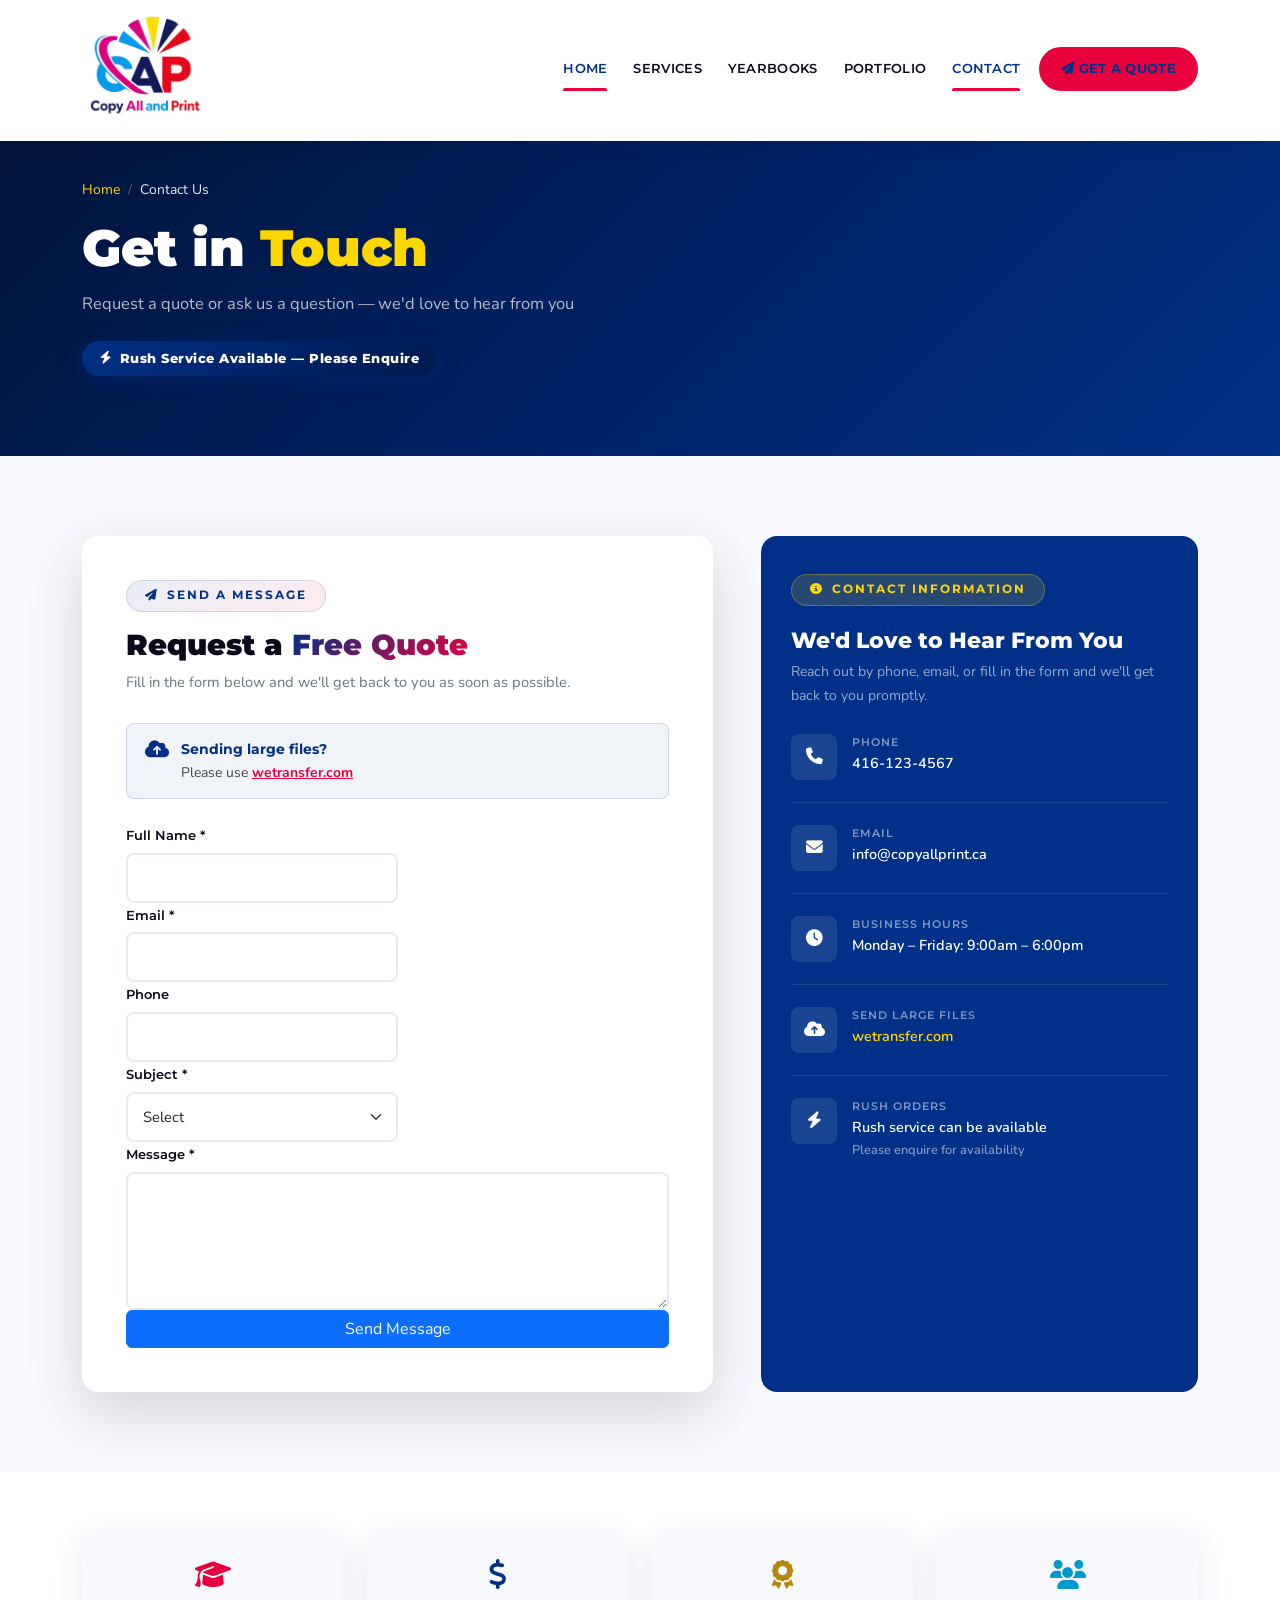
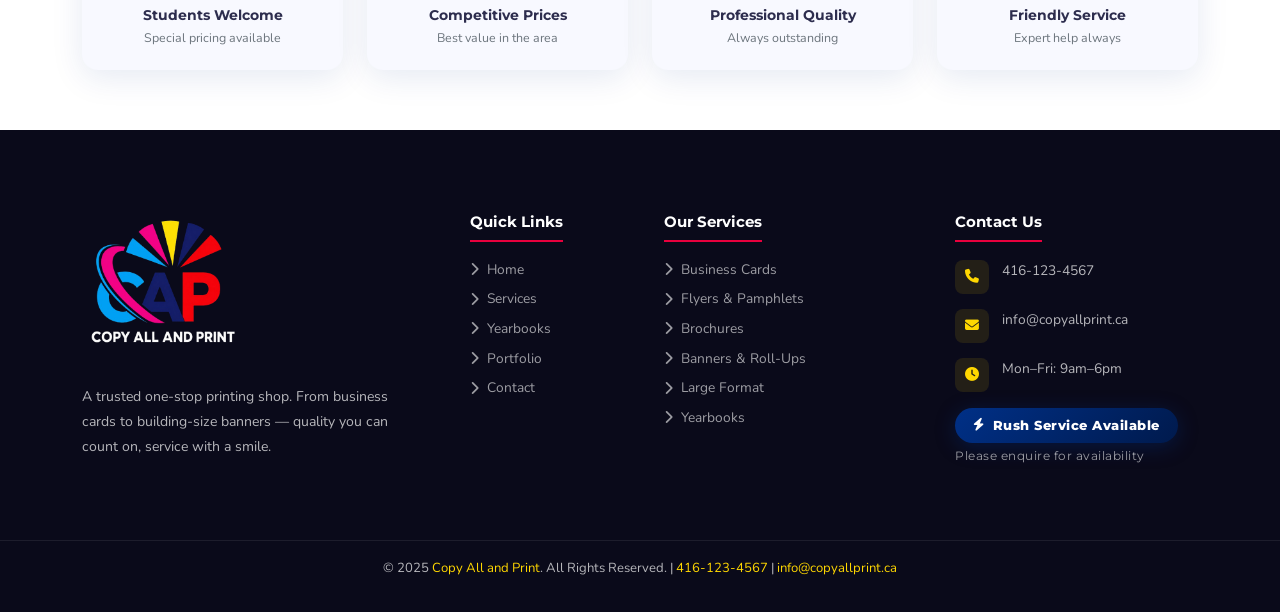
==== commit a9647b6a: "Update contact.html" ====
--- a/contact.html
+++ b/contact.html
@@ -101,19 +101,16 @@
     </div>
 
     <!-- NETLIFY FORM -->
-<form name="contact"
-      method="POST"
-      data-netlify="true"
-      netlify-honeypot="bot-field"
-      class="row g-3">
+<form name="contact" method="POST" data-netlify="true" onSubmit="submit">
 
   <!-- REQUIRED hidden field -->
-  <!-- <input type="hidden" name="form-name" value="contact"> -->
+  <input type="hidden" name="form-name" value="contact">
+
 
   <!-- Honeypot (spam protection) -->
-  <p style="display:none;">
+  <!-- <p style="display:none;">
     <label>Don’t fill this out: <input name="bot-field"></label>
-  </p>
+  </p> -->
 
   <!-- Full Name -->
   <div class="col-md-6">
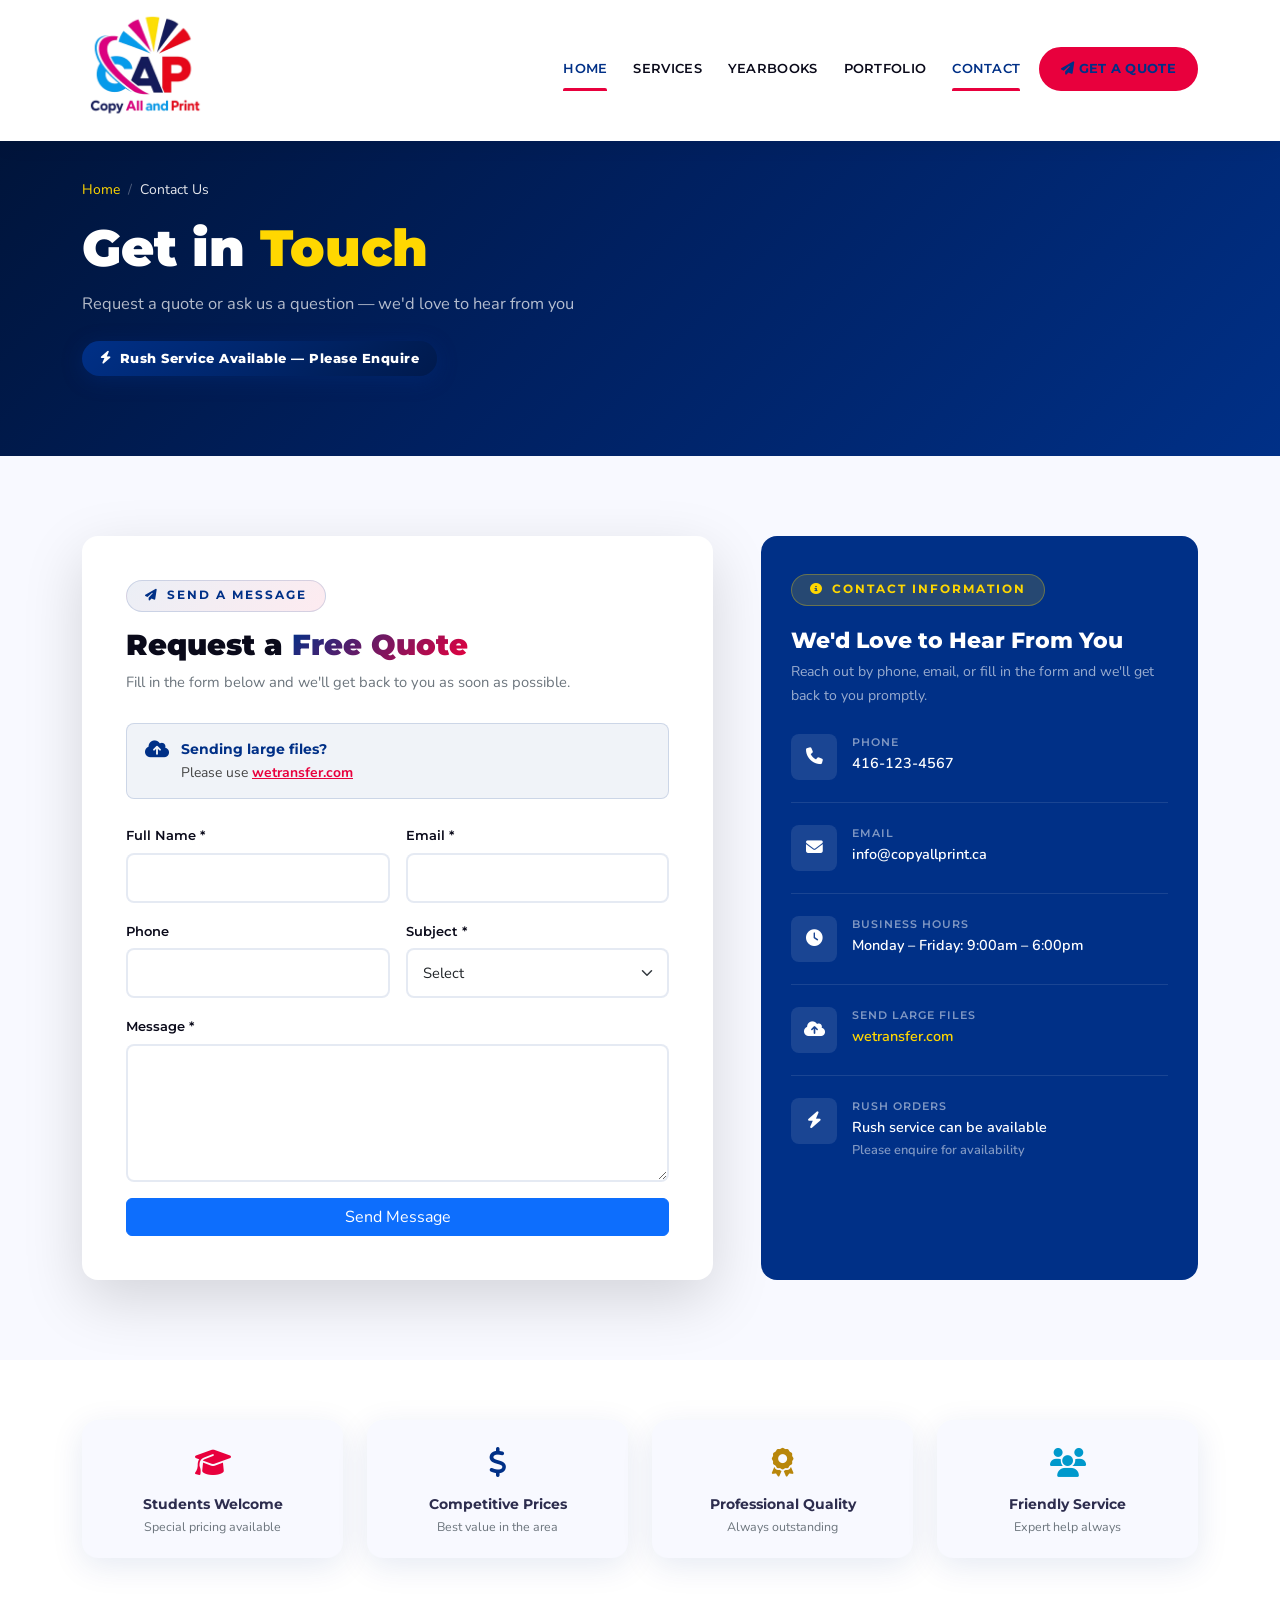
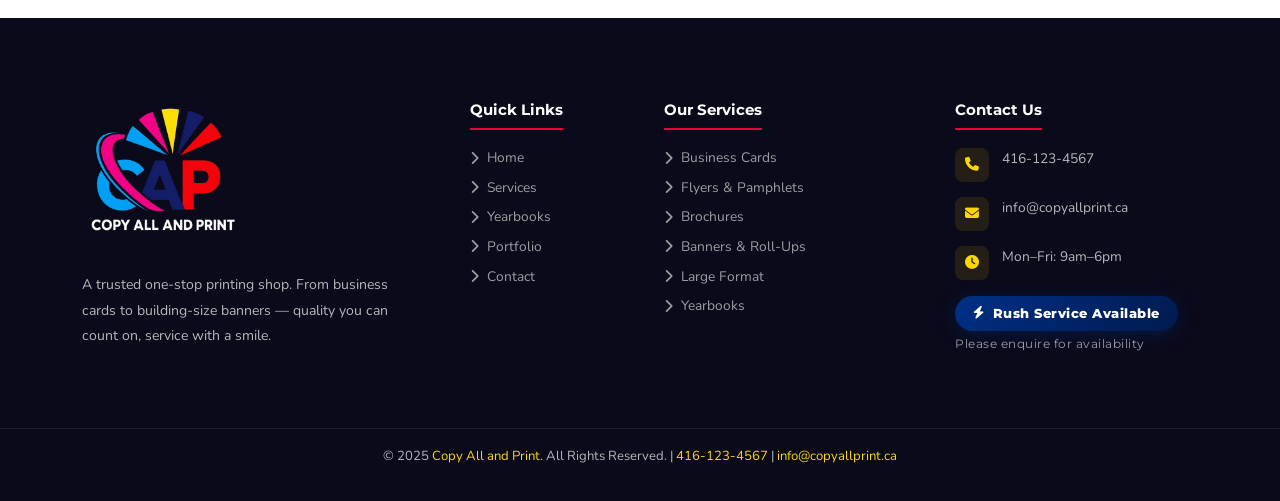
==== commit 4cc3a12b: "Update contact.html" ====
--- a/contact.html
+++ b/contact.html
@@ -101,7 +101,7 @@
     </div>
 
     <!-- NETLIFY FORM -->
-<form name="contact" method="POST" data-netlify="true" onSubmit="submit">
+<form name="contact" method="POST" data-netlify="true" onSubmit="submit" class="row g-3">
 
   <!-- REQUIRED hidden field -->
   <input type="hidden" name="form-name" value="contact">
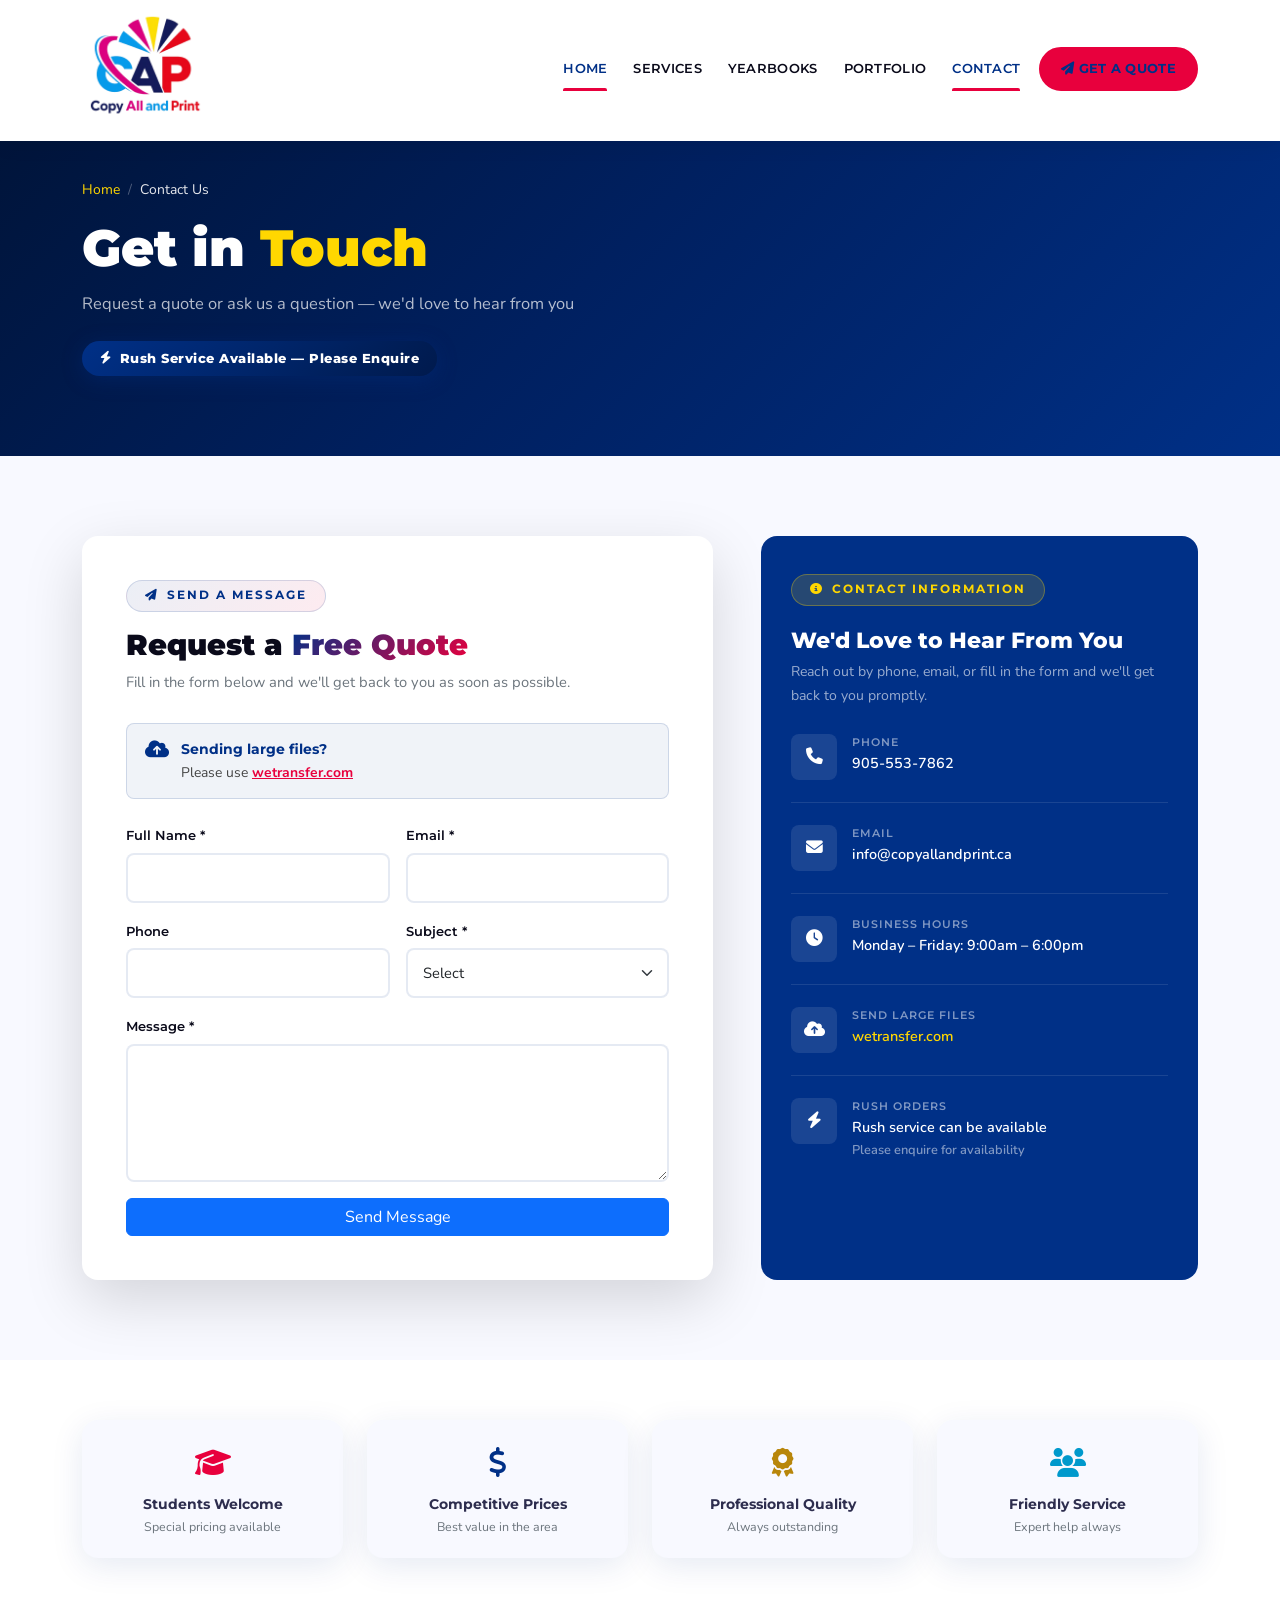
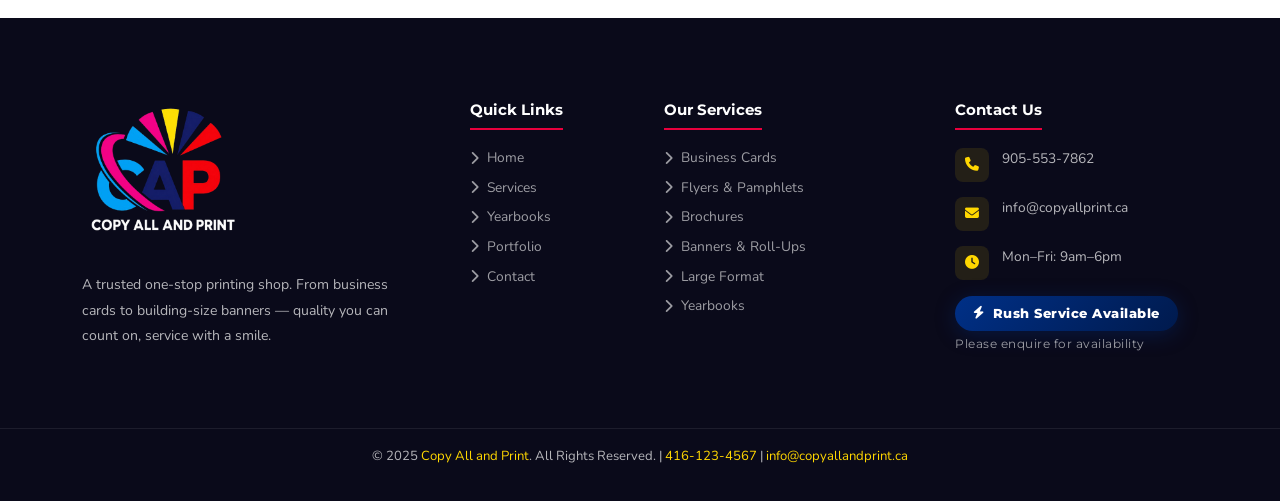
==== commit 9a5bad09: "Update contact.html" ====
--- a/contact.html
+++ b/contact.html
@@ -14,7 +14,8 @@
 <body>
 
 <!-- NAVBAR -->
-<nav class="navbar navbar-expand-lg fixed-top">
+<!-- NAVBAR -->
+<nav class="navbar navbar-expand-lg fixed-top deskstopview">
   <div class="container">
     <a class="navbar-brand" href="index.html">
       <img src="images/logo.png" alt="Copy All and Print Logo" onerror="this.src='images/logo.png'" width="100%!important">
@@ -45,6 +46,26 @@
   </div>
 </nav>
 
+
+  <nav class="navbar navbar-expand-lg fixed-top mobileview">
+  <div class="container">
+    <a class="navbar-brand" href="index.html">
+      <img src="images/logo.png" alt="Copy All and Print Logo" onerror="this.src='images/logo.png'" width="100%!important">
+    </a>
+    <button class="navbar-toggler" type="button" data-bs-toggle="collapse" data-bs-target="#navbarNav"><span class="navbar-toggler-icon"></span></button>
+    <div class="collapse navbar-collapse" id="navbarNav">
+      <ul class="navbar-nav ms-auto align-items-lg-center">
+        <li class="nav-item"><a class="nav-link active" href="index.html">Home</a></li>
+        <li class="nav-item"><a class="nav-link" href="services.html">Services</a></li>
+        <li class="nav-item"><a class="nav-link" href="yearbook.html">Yearbooks</a></li>
+        <li class="nav-item"><a class="nav-link" href="portfolio.html">Portfolio</a></li>
+        <li class="nav-item"><a class="nav-link" href="contact.html">Contact</a></li>
+        <li class="nav-item"><a class="nav-link btn-nav-cta" href="contact.html"><i class="fas fa-paper-plane me-1"></i> Get a Quote</a></li>
+      </ul>
+    </div>
+  </div>
+</nav>
+
 <!-- PAGE HERO -->
 <section class="page-hero">
   <div class="container">
@@ -175,7 +196,7 @@
             <div class="cinfo-icon"><i class="fas fa-phone"></i></div>
             <div>
               <div class="cinfo-label">Phone</div>
-              <div class="cinfo-value"><a href="tel:4161234567" style="color:inherit;text-decoration:none;">416-123-4567</a></div>
+              <div class="cinfo-value"><a href="tel:9055537862" style="color:inherit;text-decoration:none;">905-553-7862</a></div>
             </div>
           </div>
 
@@ -183,7 +204,7 @@
             <div class="cinfo-icon"><i class="fas fa-envelope"></i></div>
             <div>
               <div class="cinfo-label">Email</div>
-              <div class="cinfo-value"><a href="mailto:info@copyallprint.ca" style="color:inherit;text-decoration:none;word-break:break-all;">info@copyallprint.ca</a></div>
+              <div class="cinfo-value"><a href="mailto:info@copyallprint.ca" style="color:inherit;text-decoration:none;word-break:break-all;">info@copyallandprint.ca</a></div>
             </div>
           </div>
 
@@ -255,13 +276,13 @@
   <div class="col-lg-2 col-md-4"><h3 class="footer-title">Quick Links</h3><ul class="footer-links"><li><a href="index.html"><i class="fas fa-chevron-right"></i> Home</a></li><li><a href="services.html"><i class="fas fa-chevron-right"></i> Services</a></li><li><a href="yearbook.html"><i class="fas fa-chevron-right"></i> Yearbooks</a></li><li><a href="portfolio.html"><i class="fas fa-chevron-right"></i> Portfolio</a></li><li><a href="contact.html"><i class="fas fa-chevron-right"></i> Contact</a></li></ul></div>
   <div class="col-lg-3 col-md-4"><h3 class="footer-title">Our Services</h3><ul class="footer-links"><li><a href="services.html#business-cards"><i class="fas fa-chevron-right"></i> Business Cards</a></li><li><a href="services.html#flyers"><i class="fas fa-chevron-right"></i> Flyers &amp; Pamphlets</a></li><li><a href="services.html#brochures"><i class="fas fa-chevron-right"></i> Brochures</a></li><li><a href="services.html#banners"><i class="fas fa-chevron-right"></i> Banners &amp; Roll-Ups</a></li><li><a href="services.html#large-format"><i class="fas fa-chevron-right"></i> Large Format</a></li><li><a href="yearbook.html"><i class="fas fa-chevron-right"></i> Yearbooks</a></li></ul></div>
   <div class="col-lg-3 col-md-4"><h3 class="footer-title">Contact Us</h3>
-    <div class="footer-contact-item"><div class="contact-icon-wrap"><i class="fas fa-phone"></i></div><div class="footer-contact-text"><a href="tel:4161234567" style="color:inherit;text-decoration:none;">416-123-4567 </a></div></div>
+    <div class="footer-contact-item"><div class="contact-icon-wrap"><i class="fas fa-phone"></i></div><div class="footer-contact-text"><a href="tel:9055537862" style="color:inherit;text-decoration:none;">905-553-7862 </a></div></div>
     <div class="footer-contact-item"><div class="contact-icon-wrap"><i class="fas fa-envelope"></i></div><div class="footer-contact-text"><a href="mailto:info@copyallprint.ca" style="color:inherit;text-decoration:none;">info@copyallprint.ca</a></div></div>
     <div class="footer-contact-item" style="border-bottom:none;margin-bottom:0;padding-bottom:0;"><div class="contact-icon-wrap"><i class="fas fa-clock"></i></div><div class="footer-contact-text">Mon–Fri: 9am–6pm</div></div>
     <div class="mt-3"><div class="rush-badge"><i class="fas fa-bolt"></i> Rush Service Available</div><div class="rush-enquire">Please enquire for availability</div></div>
   </div>
 </div></div>
-<div class="footer-bottom"><div class="container"><p>&copy; 2025 <a href="index.html">Copy All and Print</a>. All Rights Reserved. | <a href="tel:4161234567">416-123-4567 </a> | <a href="mailto:info@copyallprint.ca">info@copyallprint.ca</a></p></div></div>
+<div class="footer-bottom"><div class="container"><p>&copy; 2025 <a href="index.html">Copy All and Print</a>. All Rights Reserved. | <a href="tel:4161234567">416-123-4567 </a> | <a href="mailto:info@copyallandprint.ca">info@copyallandprint.ca</a></p></div></div>
 </footer>
 
 <script src="https://cdn.jsdelivr.net/npm/bootstrap@5.3.2/dist/js/bootstrap.bundle.min.js"></script>
--- a/css/style.css
+++ b/css/style.css
@@ -413,7 +413,10 @@
 .animate-on-scroll{opacity:0;transform:translateY(38px);transition:opacity .7s ease,transform .7s ease;}
 .animate-on-scroll.animated{opacity:1;transform:translateY(0);}
 .animate-delay-1{transition-delay:.1s;}.animate-delay-2{transition-delay:.2s;}.animate-delay-3{transition-delay:.3s;}
-
+  .mobileview{
+
+    display: none;
+  }
 /* RESPONSIVE */
 @media(max-width:991px){
   .navbar-brand img{width:70px;height:70px;}
@@ -436,6 +439,14 @@
   .rushabout{
     display: none!important;
   }
+  .mobileview{
+
+    display: block;
+  }
+    .deskstopview{
+
+    display: none;
+  }
 }
 @media(max-width:576px){
   .navbar-brand img{        
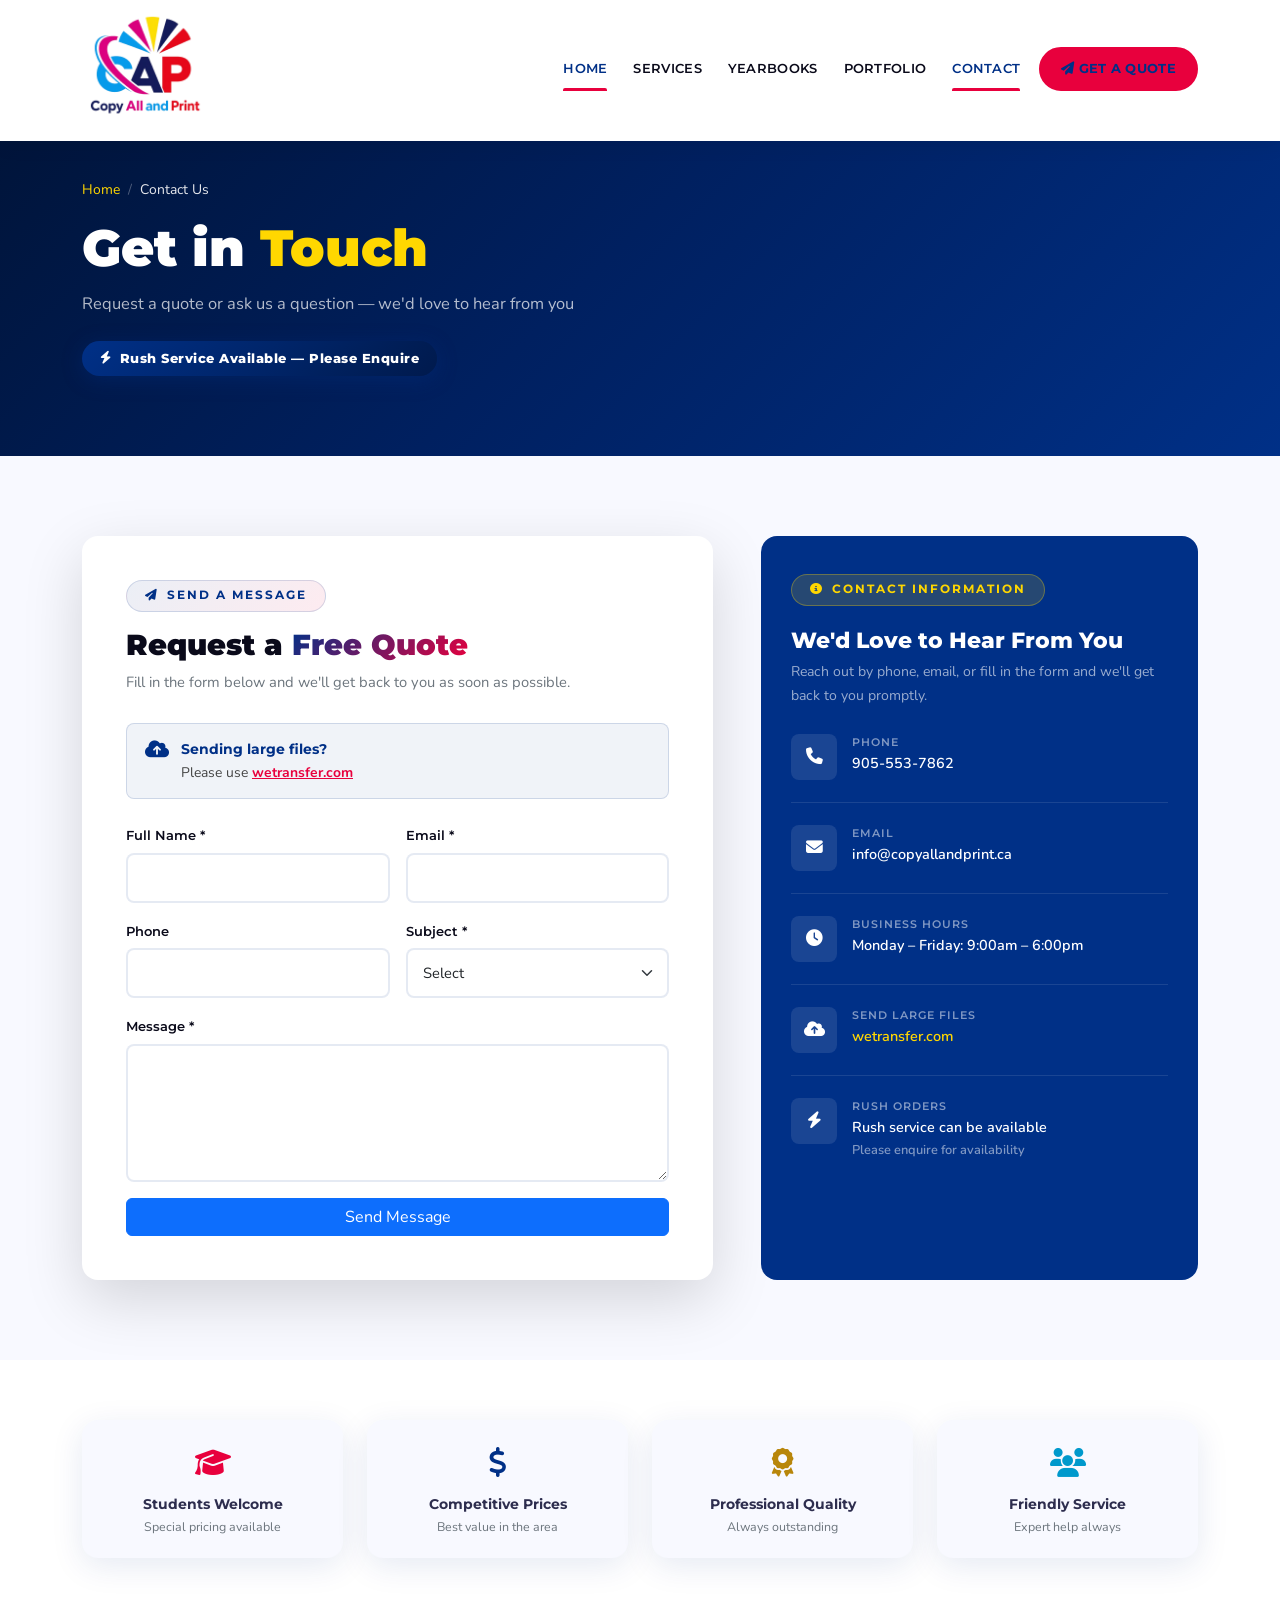
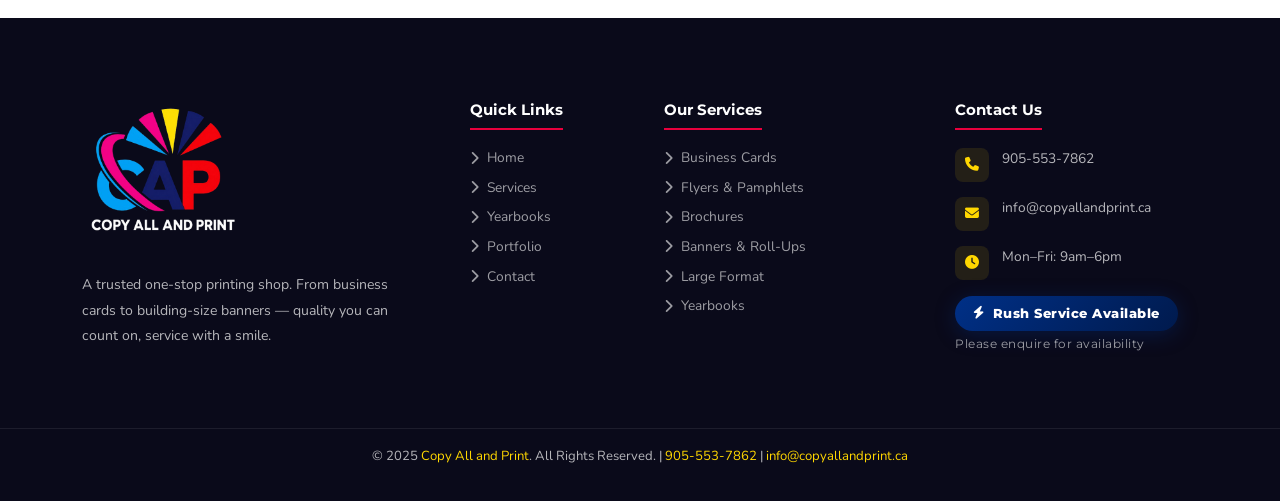
==== commit f7661590: "Update contact.html" ====
--- a/contact.html
+++ b/contact.html
@@ -277,12 +277,12 @@
   <div class="col-lg-3 col-md-4"><h3 class="footer-title">Our Services</h3><ul class="footer-links"><li><a href="services.html#business-cards"><i class="fas fa-chevron-right"></i> Business Cards</a></li><li><a href="services.html#flyers"><i class="fas fa-chevron-right"></i> Flyers &amp; Pamphlets</a></li><li><a href="services.html#brochures"><i class="fas fa-chevron-right"></i> Brochures</a></li><li><a href="services.html#banners"><i class="fas fa-chevron-right"></i> Banners &amp; Roll-Ups</a></li><li><a href="services.html#large-format"><i class="fas fa-chevron-right"></i> Large Format</a></li><li><a href="yearbook.html"><i class="fas fa-chevron-right"></i> Yearbooks</a></li></ul></div>
   <div class="col-lg-3 col-md-4"><h3 class="footer-title">Contact Us</h3>
     <div class="footer-contact-item"><div class="contact-icon-wrap"><i class="fas fa-phone"></i></div><div class="footer-contact-text"><a href="tel:9055537862" style="color:inherit;text-decoration:none;">905-553-7862 </a></div></div>
-    <div class="footer-contact-item"><div class="contact-icon-wrap"><i class="fas fa-envelope"></i></div><div class="footer-contact-text"><a href="mailto:info@copyallprint.ca" style="color:inherit;text-decoration:none;">info@copyallprint.ca</a></div></div>
+    <div class="footer-contact-item"><div class="contact-icon-wrap"><i class="fas fa-envelope"></i></div><div class="footer-contact-text"><a href="mailto:info@copyallandprint.ca" style="color:inherit;text-decoration:none;">info@copyallandprint.ca</a></div></div>
     <div class="footer-contact-item" style="border-bottom:none;margin-bottom:0;padding-bottom:0;"><div class="contact-icon-wrap"><i class="fas fa-clock"></i></div><div class="footer-contact-text">Mon–Fri: 9am–6pm</div></div>
     <div class="mt-3"><div class="rush-badge"><i class="fas fa-bolt"></i> Rush Service Available</div><div class="rush-enquire">Please enquire for availability</div></div>
   </div>
 </div></div>
-<div class="footer-bottom"><div class="container"><p>&copy; 2025 <a href="index.html">Copy All and Print</a>. All Rights Reserved. | <a href="tel:4161234567">416-123-4567 </a> | <a href="mailto:info@copyallandprint.ca">info@copyallandprint.ca</a></p></div></div>
+<div class="footer-bottom"><div class="container"><p>&copy; 2025 <a href="index.html">Copy All and Print</a>. All Rights Reserved. | <a href="tel:9055537862">905-553-7862</a> | <a href="mailto:info@copyallandprint.ca">info@copyallandprint.ca</a></p></div></div>
 </footer>
 
 <script src="https://cdn.jsdelivr.net/npm/bootstrap@5.3.2/dist/js/bootstrap.bundle.min.js"></script>
--- a/css/style.css
+++ b/css/style.css
@@ -247,6 +247,10 @@
 .feature-icon.cyan{background:rgba(0,191,255,.1);color:#0099cc;}
 .feature-title{font-family:'Montserrat',sans-serif;font-weight:700;margin-bottom:3px;}
 .feature-desc{color:var(--gray);font-size:.87rem;line-height:1.6;}
+#about img{
+      border-radius: 14px;
+    box-shadow: rgba(149, 157, 165, 0.2) 0px 8px 24px;
+}
 
 /* WHY US */
 .why-card{text-align:center;padding:34px 22px;border-radius:var(--radius);
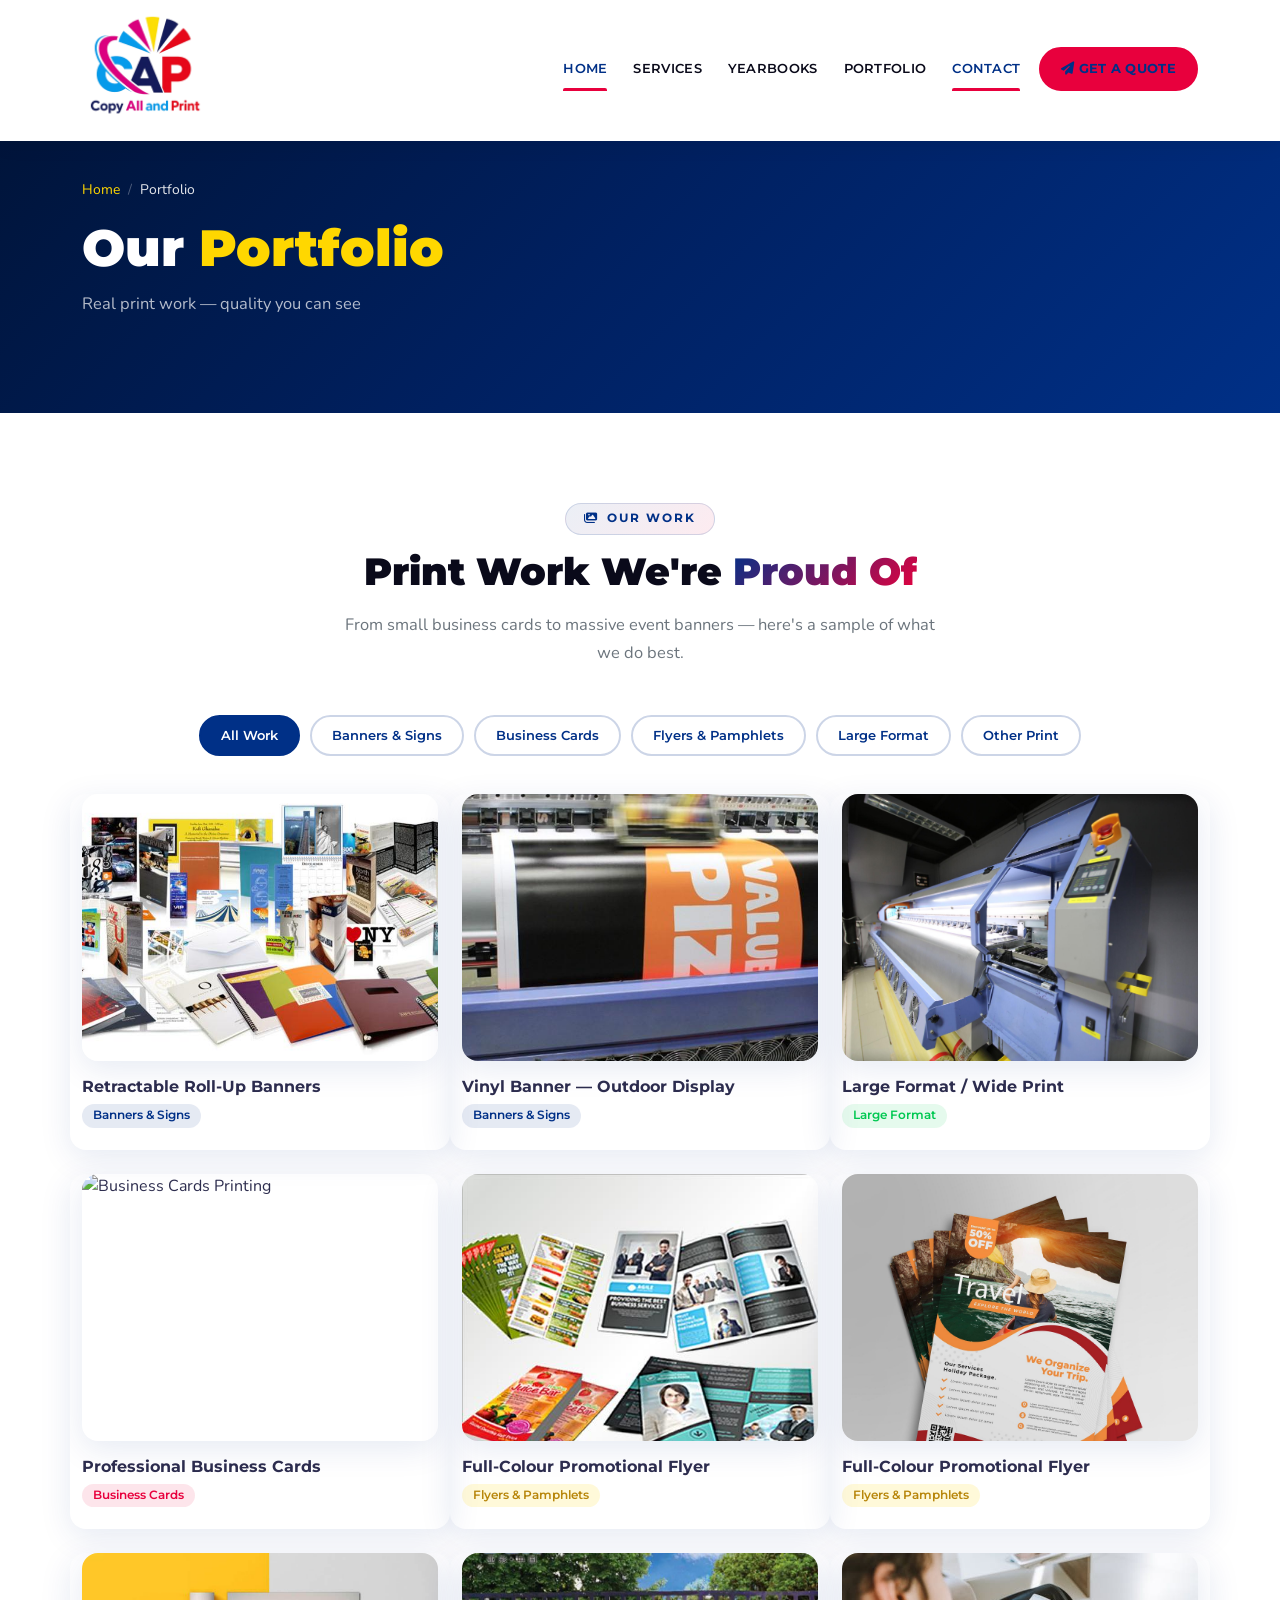
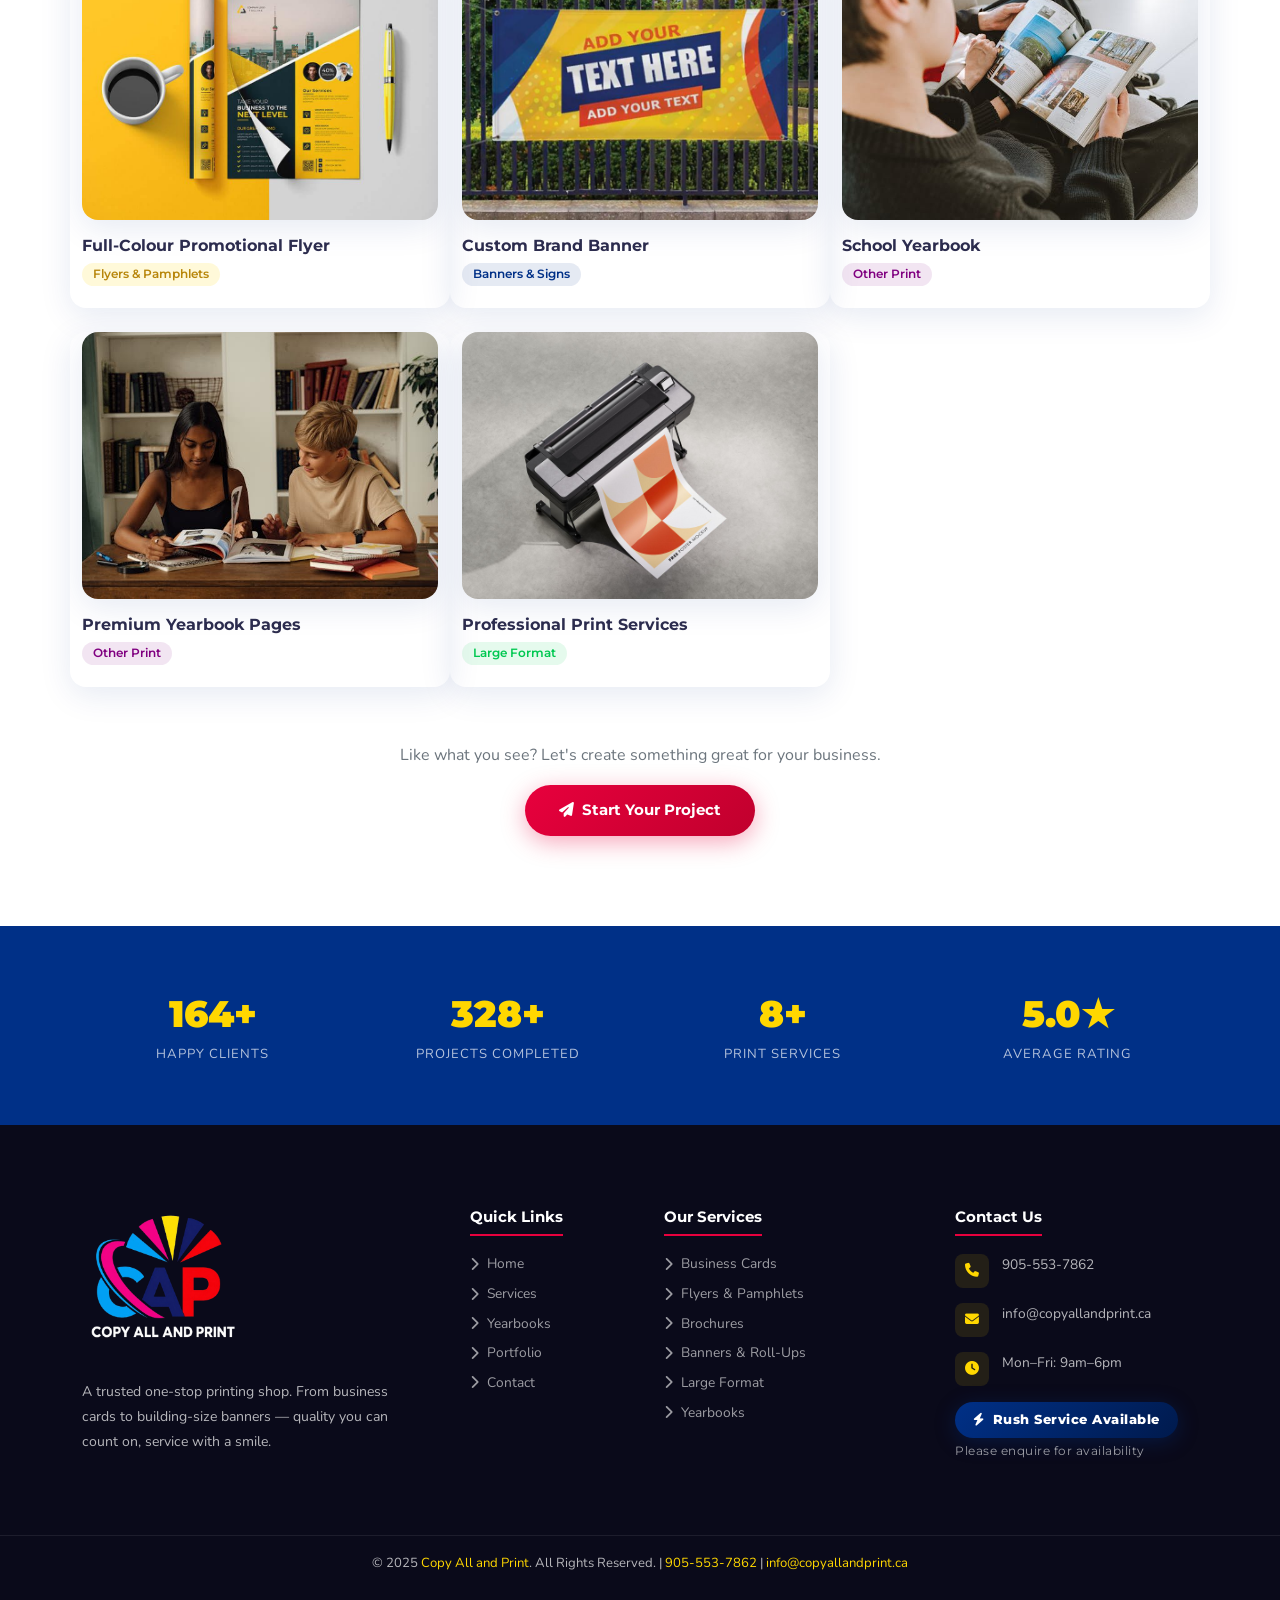
==== commit 5c6730be: "Update contact.html" ====
--- a/contact.html
+++ b/contact.html
@@ -13,7 +13,6 @@
 </head>
 <body>
 
-<!-- NAVBAR -->
 <!-- NAVBAR -->
 <nav class="navbar navbar-expand-lg fixed-top deskstopview">
   <div class="container">
@@ -66,196 +65,208 @@
   </div>
 </nav>
 
+
 <!-- PAGE HERO -->
 <section class="page-hero">
   <div class="container">
     <nav aria-label="breadcrumb">
-      <ol class="breadcrumb"><li class="breadcrumb-item"><a href="index.html">Home</a></li><li class="breadcrumb-item active">Contact Us</li></ol>
+      <ol class="breadcrumb"><li class="breadcrumb-item"><a href="index.html">Home</a></li><li class="breadcrumb-item active">Portfolio</li></ol>
     </nav>
-    <h1 class="page-hero-title">Get in <span style="color:var(--accent-yellow);">Touch</span></h1>
-    <p class="page-hero-sub">Request a quote or ask us a question — we'd love to hear from you</p>
-    <div class="mt-4">
-      <div class="rush-badge"><i class="fas fa-bolt"></i> Rush Service Available — Please Enquire</div>
-    </div>
+    <h1 class="page-hero-title">Our <span style="color:var(--accent-yellow);">Portfolio</span></h1>
+    <p class="page-hero-sub">Real print work — quality you can see</p>
   </div>
 </section>
 
-<!-- CONTACT SECTION -->
-<section style="padding:80px 0;background:var(--light-bg);">
-  <div class="container">
-    <div class="row g-5">
-
-<!-- FORM -->
-<div class="col-lg-7 animate-on-scroll">
-  <div class="contact-form-wrap">
-
-    <div class="section-badge mb-3">
-      <i class="fas fa-paper-plane"></i> Send a Message
-    </div>
-
-    <h2 class="section-title mb-2" style="font-size:1.8rem;">
-      Request a <span class="highlight">Free Quote</span>
-    </h2>
-
-    <p style="color:var(--gray);margin-bottom:28px;font-size:.92rem;line-height:1.7;">
-      Fill in the form below and we'll get back to you as soon as possible.
-    </p>
-
-    <!-- Info box -->
-    <div style="background:rgba(0,48,135,.06);border:1px solid rgba(0,48,135,.15);border-radius:var(--radius-sm);padding:14px 18px;margin-bottom:24px;display:flex;align-items:flex-start;gap:12px;">
-      <i class="fas fa-cloud-upload-alt" style="color:var(--primary);font-size:1.2rem;margin-top:2px;flex-shrink:0;"></i>
-      <div style="font-size:.87rem;color:#444;line-height:1.6;">
-        <strong style="font-family:'Montserrat',sans-serif;color:var(--primary);">Sending large files?</strong><br>
-        Please use <a href="https://wetransfer.com" target="_blank" rel="noopener" style="color:var(--secondary);font-weight:700;">wetransfer.com</a>
-      </div>
-    </div>
-
-    <!-- Alerts -->
-    <div class="alert-success-cap" id="successMsg">
-      <i class="fas fa-check-circle me-2"></i>
-      <strong>Message sent!</strong> We'll be in touch shortly. Thank you!
-    </div>
-
-    <div class="alert-error-cap" id="errorMsg">
-      <i class="fas fa-exclamation-circle me-2"></i>
-      Something went wrong. Please try again or call us directly.
-    </div>
-
-    <!-- NETLIFY FORM -->
-<form name="contact" method="POST" data-netlify="true" onSubmit="submit" class="row g-3">
-
-  <!-- REQUIRED hidden field -->
-  <input type="hidden" name="form-name" value="contact">
-
-
-  <!-- Honeypot (spam protection) -->
-  <!-- <p style="display:none;">
-    <label>Don’t fill this out: <input name="bot-field"></label>
-  </p> -->
-
-  <!-- Full Name -->
-  <div class="col-md-6">
-    <label class="form-label">Full Name *</label>
-    <input type="text" name="full_name" class="form-control" required>
-  </div>
-
-  <!-- Email -->
-  <div class="col-md-6">
-    <label class="form-label">Email *</label>
-    <input type="email" name="email" class="form-control" required>
-  </div>
-
-  <!-- Phone -->
-  <div class="col-md-6">
-    <label class="form-label">Phone</label>
-    <input type="tel" name="phone" class="form-control">
-  </div>
-
-  <!-- Subject -->
-  <div class="col-md-6">
-    <label class="form-label">Subject *</label>
-    <select name="subject" class="form-select" required>
-      <option value="">Select</option>
-      <option>Get a Quote</option>
-      <option>Business Cards</option>
-      <option>Flyers</option>
-      <option>Brochures</option>
-      <option>Banners</option>
-      <option>Other</option>
-    </select>
-  </div>
-
-  <!-- Message -->
-  <div class="col-12">
-    <label class="form-label">Message *</label>
-    <textarea name="message" class="form-control" rows="5" required></textarea>
-  </div>
-
-  <!-- Submit -->
-  <div class="col-12">
-    <button type="submit" class="btn btn-primary w-100">
-      Send Message
-    </button>
-  </div>
-
-</form>
-
-  </div>
-</div>
-
-      <!-- CONTACT INFO -->
-      <div class="col-lg-5 animate-on-scroll animate-delay-2">
-        <div class="contact-info-card">
-          <div class="section-badge" style="background:rgba(255,215,0,.15);border-color:rgba(255,215,0,.3);color:var(--accent-yellow);margin-bottom:22px;">
-            <i class="fas fa-info-circle"></i> Contact Information
-          </div>
-          <h3 style="font-family:'Montserrat',sans-serif;font-weight:800;color:#fff;font-size:1.35rem;margin-bottom:6px;">We'd Love to Hear From You</h3>
-          <p style="color:rgba(255,255,255,.6);font-size:.88rem;margin-bottom:26px;line-height:1.7;">Reach out by phone, email, or fill in the form and we'll get back to you promptly.</p>
-
-          <div class="contact-info-item">
-            <div class="cinfo-icon"><i class="fas fa-phone"></i></div>
-            <div>
-              <div class="cinfo-label">Phone</div>
-              <div class="cinfo-value"><a href="tel:9055537862" style="color:inherit;text-decoration:none;">905-553-7862</a></div>
-            </div>
-          </div>
-
-          <div class="contact-info-item">
-            <div class="cinfo-icon"><i class="fas fa-envelope"></i></div>
-            <div>
-              <div class="cinfo-label">Email</div>
-              <div class="cinfo-value"><a href="mailto:info@copyallprint.ca" style="color:inherit;text-decoration:none;word-break:break-all;">info@copyallandprint.ca</a></div>
-            </div>
-          </div>
-
-          <div class="contact-info-item">
-            <div class="cinfo-icon"><i class="fas fa-clock"></i></div>
-            <div>
-              <div class="cinfo-label">Business Hours</div>
-              <div class="cinfo-value">Monday – Friday: 9:00am – 6:00pm</div>
-            </div>
-          </div>
-
-          <div class="contact-info-item">
-            <div class="cinfo-icon"><i class="fas fa-cloud-upload-alt"></i></div>
-            <div>
-              <div class="cinfo-label">Send Large Files</div>
-              <div class="cinfo-value"><a href="https://wetransfer.com" target="_blank" rel="noopener" style="color:var(--accent-yellow);text-decoration:none;">wetransfer.com</a></div>
-            </div>
-          </div>
-
-          <div class="contact-info-item" style="border-bottom:none;margin-bottom:0;padding-bottom:0;">
-            <div class="cinfo-icon"><i class="fas fa-bolt"></i></div>
-            <div>
-              <div class="cinfo-label">Rush Orders</div>
-              <div class="cinfo-value">Rush service can be available<br><span style="font-size:.8rem;color:rgba(255,255,255,.5);">Please enquire for availability</span></div>
-            </div>
-          </div>
-
-          <!-- Social links -->
-<!--           <div style="margin-top:24px;padding-top:20px;border-top:1px solid rgba(255,255,255,.1);">
-            <div class="cinfo-label" style="margin-bottom:12px;">Follow Us</div>
-            <div class="footer-social">
-              <a href="#" class="social-btn" aria-label="Facebook"><i class="fab fa-facebook-f"></i></a>
-              <a href="#" class="social-btn" aria-label="Instagram"><i class="fab fa-instagram"></i></a>
-              <a href="#" class="social-btn" aria-label="Twitter"><i class="fab fa-twitter"></i></a>
-              <a href="#" class="social-btn" aria-label="LinkedIn"><i class="fab fa-linkedin-in"></i></a>
-            </div>
-          </div> -->
-        </div>
-      </div>
+<!-- PORTFOLIO -->
+<section style="padding:90px 0;background:#fff;">
+  <div class="container">
+    <div class="text-center mb-5">
+      <div class="section-badge"><i class="fas fa-images"></i> Our Work</div>
+      <h2 class="section-title" style="font-size:clamp(1.8rem,3vw,2.5rem);">Print Work We're <span class="highlight">Proud Of</span></h2>
+      <p class="section-subtitle mx-auto mt-3">From small business cards to massive event banners — here's a sample of what we do best.</p>
+    </div>
+
+    <!-- Filter -->
+    <div class="portfolio-filter" role="tablist">
+      <button class="filter-btn active" data-filter="all">All Work</button>
+      <button class="filter-btn" data-filter="banners">Banners &amp; Signs</button>
+      <button class="filter-btn" data-filter="cards">Business Cards</button>
+      <button class="filter-btn" data-filter="flyers">Flyers &amp; Pamphlets</button>
+      <button class="filter-btn" data-filter="largeformat">Large Format</button>
+      <button class="filter-btn" data-filter="other">Other Print</button>
+    </div>
+
+    <!-- Grid with REAL PHOTOS -->
+    <div class="row g-4" id="portfolioGrid">
+
+      <!-- Roll-Up / Vinyl Banners — using hero-banners-opt1 (shows actual retractable) -->
+      <div class="col-md-6 col-lg-4 animate-on-scroll portfolio-item" data-category="banners">
+        <div style="border-radius:var(--radius);overflow:hidden;position:relative;box-shadow:var(--shadow-card);transition:var(--transition);">
+          <img src="images/banners/cap-banner2.jpg" alt="Roll-Up Retractable Banners" style="width:100%;aspect-ratio:4/3;object-fit:cover;display:block;">
+          <div class="portfolio-overlay">
+            <div><div class="portfolio-name">Roll-Up Banners</div><div class="portfolio-cat">Retractable · Trade Shows · Events</div></div>
+          </div>
+        </div>
+        <div style="padding:14px 0 0;">
+          <div style="font-family:'Montserrat',sans-serif;font-weight:700;margin-bottom:3px;">Retractable Roll-Up Banners</div>
+          <span style="display:inline-block;background:rgba(0,48,135,.1);color:var(--primary);font-size:.72rem;font-weight:600;padding:3px 11px;border-radius:20px;font-family:'Montserrat',sans-serif;">Banners &amp; Signs</span>
+        </div>
+      </div>
+
+      <!-- Vinyl Banners — hero-banners-opt (shows the actual CAP banner outside building) -->
+      <div class="col-md-6 col-lg-4 animate-on-scroll animate-delay-1 portfolio-item" data-category="banners">
+        <div style="border-radius:var(--radius);overflow:hidden;position:relative;box-shadow:var(--shadow-card);transition:var(--transition);">
+          <img src="images/vinyl/v5.jpg" alt="Vinyl Banners Outdoor" style="width:100%;aspect-ratio:4/3;object-fit:cover;display:block;">
+          <div class="portfolio-overlay">
+            <div><div class="portfolio-name">Vinyl Banners</div><div class="portfolio-cat">Outdoor · Storefront · Events</div></div>
+          </div>
+        </div>
+        <div style="padding:14px 0 0;">
+          <div style="font-family:'Montserrat',sans-serif;font-weight:700;margin-bottom:3px;">Vinyl Banner — Outdoor Display</div>
+          <span style="display:inline-block;background:rgba(0,48,135,.1);color:var(--primary);font-size:.72rem;font-weight:600;padding:3px 11px;border-radius:20px;font-family:'Montserrat',sans-serif;">Banners &amp; Signs</span>
+        </div>
+      </div>
+
+      <!-- Large Format Printing — hero-largeformat-opt -->
+      <div class="col-md-6 col-lg-4 animate-on-scroll animate-delay-2 portfolio-item" data-category="largeformat">
+        <div style="border-radius:var(--radius);overflow:hidden;position:relative;box-shadow:var(--shadow-card);transition:var(--transition);">
+          <img src="images/largeformat/lf6.jpg" alt="Large Format Printing Machines" style="width:100%;aspect-ratio:4/3;object-fit:cover;display:block;">
+          <div class="portfolio-overlay">
+            <div><div class="portfolio-name">Large Format Printing</div><div class="portfolio-cat">Posters · Signs · Backdrops</div></div>
+          </div>
+        </div>
+        <div style="padding:14px 0 0;">
+          <div style="font-family:'Montserrat',sans-serif;font-weight:700;margin-bottom:3px;">Large Format / Wide Print</div>
+          <span style="display:inline-block;background:rgba(0,200,81,.1);color:var(--accent-green);font-size:.72rem;font-weight:600;padding:3px 11px;border-radius:20px;font-family:'Montserrat',sans-serif;">Large Format</span>
+        </div>
+      </div>
+
+      <!-- Business Cards — hero-main-opt (shows the full flyer with BC section highlighted) -->
+      <div class="col-md-6 col-lg-4 animate-on-scroll portfolio-item" data-category="cards">
+        <div style="border-radius:var(--radius);overflow:hidden;position:relative;box-shadow:var(--shadow-card);transition:var(--transition);">
+          <img src="images/business/bs5.jpg" alt="Business Cards Printing" style="width:100%;aspect-ratio:4/3;object-fit:cover;display:block;object-position:right top;">
+          <div class="portfolio-overlay">
+            <div><div class="portfolio-name">Business Cards</div><div class="portfolio-cat">Luxury · Standard · UV Coating</div></div>
+          </div>
+        </div>
+        <div style="padding:14px 0 0;">
+          <div style="font-family:'Montserrat',sans-serif;font-weight:700;margin-bottom:3px;">Professional Business Cards</div>
+          <span style="display:inline-block;background:rgba(232,0,61,.1);color:var(--secondary);font-size:.72rem;font-weight:600;padding:3px 11px;border-radius:20px;font-family:'Montserrat',sans-serif;">Business Cards</span>
+        </div>
+      </div>
+
+      <!-- Flyers — hero-flyer-opt -->
+      <div class="col-md-6 col-lg-4 animate-on-scroll animate-delay-1 portfolio-item" data-category="flyers">
+        <div style="border-radius:var(--radius);overflow:hidden;position:relative;box-shadow:var(--shadow-card);transition:var(--transition);">
+          <img src="images/flyer/f6.jpg" alt="Flyers and Pamphlets" style="width:100%;aspect-ratio:4/3;object-fit:cover;display:block;object-position:top;">
+          <div class="portfolio-overlay">
+            <div><div class="portfolio-name">Flyers &amp; Pamphlets</div><div class="portfolio-cat">Full Colour · Single &amp; Double Sided</div></div>
+          </div>
+        </div>
+        <div style="padding:14px 0 0;">
+          <div style="font-family:'Montserrat',sans-serif;font-weight:700;margin-bottom:3px;">Full-Colour Promotional Flyer</div>
+          <span style="display:inline-block;background:rgba(255,215,0,.15);color:#b8860b;font-size:.72rem;font-weight:600;padding:3px 11px;border-radius:20px;font-family:'Montserrat',sans-serif;">Flyers &amp; Pamphlets</span>
+        </div>
+      </div>
+            <div class="col-md-6 col-lg-4 animate-on-scroll animate-delay-1 portfolio-item" data-category="flyers">
+        <div style="border-radius:var(--radius);overflow:hidden;position:relative;box-shadow:var(--shadow-card);transition:var(--transition);">
+          <img src="images/flyer/f3.jpg" alt="Flyers and Pamphlets" style="width:100%;aspect-ratio:4/3;object-fit:cover;display:block;object-position:top;">
+          <div class="portfolio-overlay">
+            <div><div class="portfolio-name">Flyers &amp; Pamphlets</div><div class="portfolio-cat">Full Colour · Single &amp; Double Sided</div></div>
+          </div>
+        </div>
+        <div style="padding:14px 0 0;">
+          <div style="font-family:'Montserrat',sans-serif;font-weight:700;margin-bottom:3px;">Full-Colour Promotional Flyer</div>
+          <span style="display:inline-block;background:rgba(255,215,0,.15);color:#b8860b;font-size:.72rem;font-weight:600;padding:3px 11px;border-radius:20px;font-family:'Montserrat',sans-serif;">Flyers &amp; Pamphlets</span>
+        </div>
+      </div>
+            <div class="col-md-6 col-lg-4 animate-on-scroll animate-delay-1 portfolio-item" data-category="flyers">
+        <div style="border-radius:var(--radius);overflow:hidden;position:relative;box-shadow:var(--shadow-card);transition:var(--transition);">
+          <img src="images/flyer/f2.jpg" alt="Flyers and Pamphlets" style="width:100%;aspect-ratio:4/3;object-fit:cover;display:block;object-position:top;">
+          <div class="portfolio-overlay">
+            <div><div class="portfolio-name">Flyers &amp; Pamphlets</div><div class="portfolio-cat">Full Colour · Single &amp; Double Sided</div></div>
+          </div>
+        </div>
+        <div style="padding:14px 0 0;">
+          <div style="font-family:'Montserrat',sans-serif;font-weight:700;margin-bottom:3px;">Full-Colour Promotional Flyer</div>
+          <span style="display:inline-block;background:rgba(255,215,0,.15);color:#b8860b;font-size:.72rem;font-weight:600;padding:3px 11px;border-radius:20px;font-family:'Montserrat',sans-serif;">Flyers &amp; Pamphlets</span>
+        </div>
+      </div>
+
+      <!-- CAP Banner brand shot — copyallprint-banner -->
+      <div class="col-md-6 col-lg-4 animate-on-scroll animate-delay-2 portfolio-item" data-category="banners">
+        <div style="border-radius:var(--radius);overflow:hidden;position:relative;box-shadow:var(--shadow-card);transition:var(--transition);">
+          <img src="images/vinyl/v3.jpg" alt="Copy All and Print branded banner" style="width:100%;aspect-ratio:4/3;object-fit:cover;display:block;">
+          <div class="portfolio-overlay">
+            <div><div class="portfolio-name">Brand Banners</div><div class="portfolio-cat">Custom Design · Full Colour</div></div>
+          </div>
+        </div>
+        <div style="padding:14px 0 0;">
+          <div style="font-family:'Montserrat',sans-serif;font-weight:700;margin-bottom:3px;">Custom Brand Banner</div>
+          <span style="display:inline-block;background:rgba(0,48,135,.1);color:var(--primary);font-size:.72rem;font-weight:600;padding:3px 11px;border-radius:20px;font-family:'Montserrat',sans-serif;">Banners &amp; Signs</span>
+        </div>
+      </div>
+
+      <!-- Yearbook — yearbook1 -->
+      <div class="col-md-6 col-lg-4 animate-on-scroll portfolio-item" data-category="other">
+        <div style="border-radius:var(--radius);overflow:hidden;position:relative;box-shadow:var(--shadow-card);transition:var(--transition);">
+          <img src="images/yearbook/yearbook1.jpg" alt="Yearbook Printing" style="width:100%;aspect-ratio:4/3;object-fit:cover;display:block;">
+          <div class="portfolio-overlay">
+            <div><div class="portfolio-name">Yearbook Printing</div><div class="portfolio-cat">Schools · Organisations · Communities</div></div>
+          </div>
+        </div>
+        <div style="padding:14px 0 0;">
+          <div style="font-family:'Montserrat',sans-serif;font-weight:700;margin-bottom:3px;">School Yearbook</div>
+          <span style="display:inline-block;background:rgba(128,0,128,.1);color:purple;font-size:.72rem;font-weight:600;padding:3px 11px;border-radius:20px;font-family:'Montserrat',sans-serif;">Other Print</span>
+        </div>
+      </div>
+
+      <!-- Yearbook 2 -->
+      <div class="col-md-6 col-lg-4 animate-on-scroll animate-delay-1 portfolio-item" data-category="other">
+        <div style="border-radius:var(--radius);overflow:hidden;position:relative;box-shadow:var(--shadow-card);transition:var(--transition);">
+          <img src="images/yearbook/yearbook2.jpg" alt="Yearbook Students" style="width:100%;aspect-ratio:4/3;object-fit:cover;display:block;">
+          <div class="portfolio-overlay">
+            <div><div class="portfolio-name">Yearbook Memories</div><div class="portfolio-cat">Custom Layouts · Premium Paper</div></div>
+          </div>
+        </div>
+        <div style="padding:14px 0 0;">
+          <div style="font-family:'Montserrat',sans-serif;font-weight:700;margin-bottom:3px;">Premium Yearbook Pages</div>
+          <span style="display:inline-block;background:rgba(128,0,128,.1);color:purple;font-size:.72rem;font-weight:600;padding:3px 11px;border-radius:20px;font-family:'Montserrat',sans-serif;">Other Print</span>
+        </div>
+      </div>
+
+      <!-- About/general print shop — about.jpg -->
+      <div class="col-md-6 col-lg-4 animate-on-scroll animate-delay-2 portfolio-item" data-category="largeformat">
+        <div style="border-radius:var(--radius);overflow:hidden;position:relative;box-shadow:var(--shadow-card);transition:var(--transition);">
+          <img src="images/largeformat/lf5.jpg" alt="Professional printing services" style="width:100%;aspect-ratio:4/3;object-fit:cover;display:block;">
+          <div class="portfolio-overlay">
+            <div><div class="portfolio-name">Professional Printing</div><div class="portfolio-cat">State-of-the-Art Equipment</div></div>
+          </div>
+        </div>
+        <div style="padding:14px 0 0;">
+          <div style="font-family:'Montserrat',sans-serif;font-weight:700;margin-bottom:3px;">Professional Print Services</div>
+          <span style="display:inline-block;background:rgba(0,200,81,.1);color:var(--accent-green);font-size:.72rem;font-weight:600;padding:3px 11px;border-radius:20px;font-family:'Montserrat',sans-serif;">Large Format</span>
+        </div>
+      </div>
+
+    </div><!-- /row -->
+
+    <!-- CTA -->
+    <div class="text-center mt-5 pt-2">
+      <p style="color:var(--gray);margin-bottom:18px;font-size:1rem;">Like what you see? Let's create something great for your business.</p>
+      <a href="contact.html" class="btn-primary-cap"><i class="fas fa-paper-plane"></i> Start Your Project</a>
     </div>
   </div>
 </section>
 
-<!-- WHY CONTACT STRIP -->
-<section style="background:#fff;padding:60px 0;">
+<!-- STATS -->
+<section style="background:var(--primary);padding:60px 0;">
   <div class="container">
     <div class="row g-4 text-center">
-      <div class="col-md-3 col-6 animate-on-scroll"><div style="padding:22px 16px;background:var(--light-bg);border-radius:var(--radius);box-shadow:var(--shadow-card);"><div style="font-size:1.8rem;color:var(--secondary);margin-bottom:8px;"><i class="fas fa-graduation-cap"></i></div><div style="font-family:'Montserrat',sans-serif;font-weight:700;font-size:.87rem;margin-bottom:3px;">Students Welcome</div><div style="color:var(--gray);font-size:.78rem;">Special pricing available</div></div></div>
-      <div class="col-md-3 col-6 animate-on-scroll animate-delay-1"><div style="padding:22px 16px;background:var(--light-bg);border-radius:var(--radius);box-shadow:var(--shadow-card);"><div style="font-size:1.8rem;color:var(--primary);margin-bottom:8px;"><i class="fas fa-dollar-sign"></i></div><div style="font-family:'Montserrat',sans-serif;font-weight:700;font-size:.87rem;margin-bottom:3px;">Competitive Prices</div><div style="color:var(--gray);font-size:.78rem;">Best value in the area</div></div></div>
-      <div class="col-md-3 col-6 animate-on-scroll animate-delay-2"><div style="padding:22px 16px;background:var(--light-bg);border-radius:var(--radius);box-shadow:var(--shadow-card);"><div style="font-size:1.8rem;color:#b8860b;margin-bottom:8px;"><i class="fas fa-award"></i></div><div style="font-family:'Montserrat',sans-serif;font-weight:700;font-size:.87rem;margin-bottom:3px;">Professional Quality</div><div style="color:var(--gray);font-size:.78rem;">Always outstanding</div></div></div>
-      <div class="col-md-3 col-6 animate-on-scroll animate-delay-3"><div style="padding:22px 16px;background:var(--light-bg);border-radius:var(--radius);box-shadow:var(--shadow-card);"><div style="font-size:1.8rem;color:#0099cc;margin-bottom:8px;"><i class="fas fa-users"></i></div><div style="font-family:'Montserrat',sans-serif;font-weight:700;font-size:.87rem;margin-bottom:3px;">Friendly Service</div><div style="color:var(--gray);font-size:.78rem;">Expert help always</div></div></div>
+      <div class="col-6 col-md-3 animate-on-scroll"><div style="color:var(--accent-yellow);font-family:'Montserrat',sans-serif;font-weight:900;font-size:2.3rem;" data-target="500" data-suffix="+">500+</div><div style="color:rgba(255,255,255,.7);font-size:.82rem;letter-spacing:1px;text-transform:uppercase;margin-top:4px;">Happy Clients</div></div>
+      <div class="col-6 col-md-3 animate-on-scroll animate-delay-1"><div style="color:var(--accent-yellow);font-family:'Montserrat',sans-serif;font-weight:900;font-size:2.3rem;" data-target="1000" data-suffix="+">1000+</div><div style="color:rgba(255,255,255,.7);font-size:.82rem;letter-spacing:1px;text-transform:uppercase;margin-top:4px;">Projects Completed</div></div>
+      <div class="col-6 col-md-3 animate-on-scroll animate-delay-2"><div style="color:var(--accent-yellow);font-family:'Montserrat',sans-serif;font-weight:900;font-size:2.3rem;" data-target="25" data-suffix="+">25+</div><div style="color:rgba(255,255,255,.7);font-size:.82rem;letter-spacing:1px;text-transform:uppercase;margin-top:4px;">Print Services</div></div>
+      <div class="col-6 col-md-3 animate-on-scroll animate-delay-3"><div style="color:var(--accent-yellow);font-family:'Montserrat',sans-serif;font-weight:900;font-size:2.3rem;">5.0★</div><div style="color:rgba(255,255,255,.7);font-size:.82rem;letter-spacing:1px;text-transform:uppercase;margin-top:4px;">Average Rating</div></div>
     </div>
   </div>
 </section>
@@ -282,57 +293,14 @@
     <div class="mt-3"><div class="rush-badge"><i class="fas fa-bolt"></i> Rush Service Available</div><div class="rush-enquire">Please enquire for availability</div></div>
   </div>
 </div></div>
-<div class="footer-bottom"><div class="container"><p>&copy; 2025 <a href="index.html">Copy All and Print</a>. All Rights Reserved. | <a href="tel:9055537862">905-553-7862</a> | <a href="mailto:info@copyallandprint.ca">info@copyallandprint.ca</a></p></div></div>
+<div class="footer-bottom"><div class="container"><p>&copy; 2025 <a href="index.html">Copy All and Print</a>. All Rights Reserved. | <a href="tel:9055537862">
+905-553-7862</a> | <a href="mailto:info@copyallandprint.ca">info@copyallandprint.ca</a></p></div></div>
 </footer>
 
 <script src="https://cdn.jsdelivr.net/npm/bootstrap@5.3.2/dist/js/bootstrap.bundle.min.js"></script>
 <script src="js/main.js"></script>
 <script>
-if (window.innerWidth >= 992) {
-
-  document.querySelectorAll('.nav-item.dropdown').forEach(function (d) {
-
-    d.addEventListener('mouseenter', function () {
-      var m = this.querySelector('.dropdown-menu');
-      if (m) {
-        m.classList.add('show');
-        const link = this.querySelector('.nav-link');
-        if (link) link.setAttribute('aria-expanded', 'true');
-      }
-    });
-
-    d.addEventListener('mouseleave', function () {
-      var m = this.querySelector('.dropdown-menu');
-      if (m) {
-        m.classList.remove('show');
-        const link = this.querySelector('.nav-link');
-        if (link) link.setAttribute('aria-expanded', 'false');
-      }
-    });
-
-    const navLink = d.querySelector('.nav-link');
-    if (navLink) {
-      navLink.addEventListener('click', function (e) {
-        if (window.innerWidth >= 992) {
-          window.location.href = this.getAttribute('href');
-          e.preventDefault();
-        }
-      });
-    }
-
-  });
-}
-
-
-// SAFE carousel fix (no crash)
-const heroCarousel = document.getElementById('heroCarousel');
-
-if (heroCarousel) {
-  heroCarousel.addEventListener('slide.bs.carousel', function (e) {
-    document.querySelectorAll('.curr').forEach(function (el) {
-      el.textContent = String(e.to + 1).padStart(2, '0');
-    });
-  });
-}
+  if(window.innerWidth>=992){document.querySelectorAll('.nav-item.dropdown').forEach(function(d){d.addEventListener('mouseenter',function(){var m=this.querySelector('.dropdown-menu');if(m){m.classList.add('show');this.querySelector('.nav-link').setAttribute('aria-expanded','true');}});d.addEventListener('mouseleave',function(){var m=this.querySelector('.dropdown-menu');if(m){m.classList.remove('show');this.querySelector('.nav-link').setAttribute('aria-expanded','false');}});d.querySelector('.nav-link').addEventListener('click',function(e){if(window.innerWidth>=992){window.location.href=this.getAttribute('href');e.preventDefault();}});});}
+  document.getElementById('heroCarousel').addEventListener('slide.bs.carousel',function(e){document.querySelectorAll('.curr').forEach(function(el){el.textContent=String(e.to+1).padStart(2,'0');});});
 </script>
 </body></html>
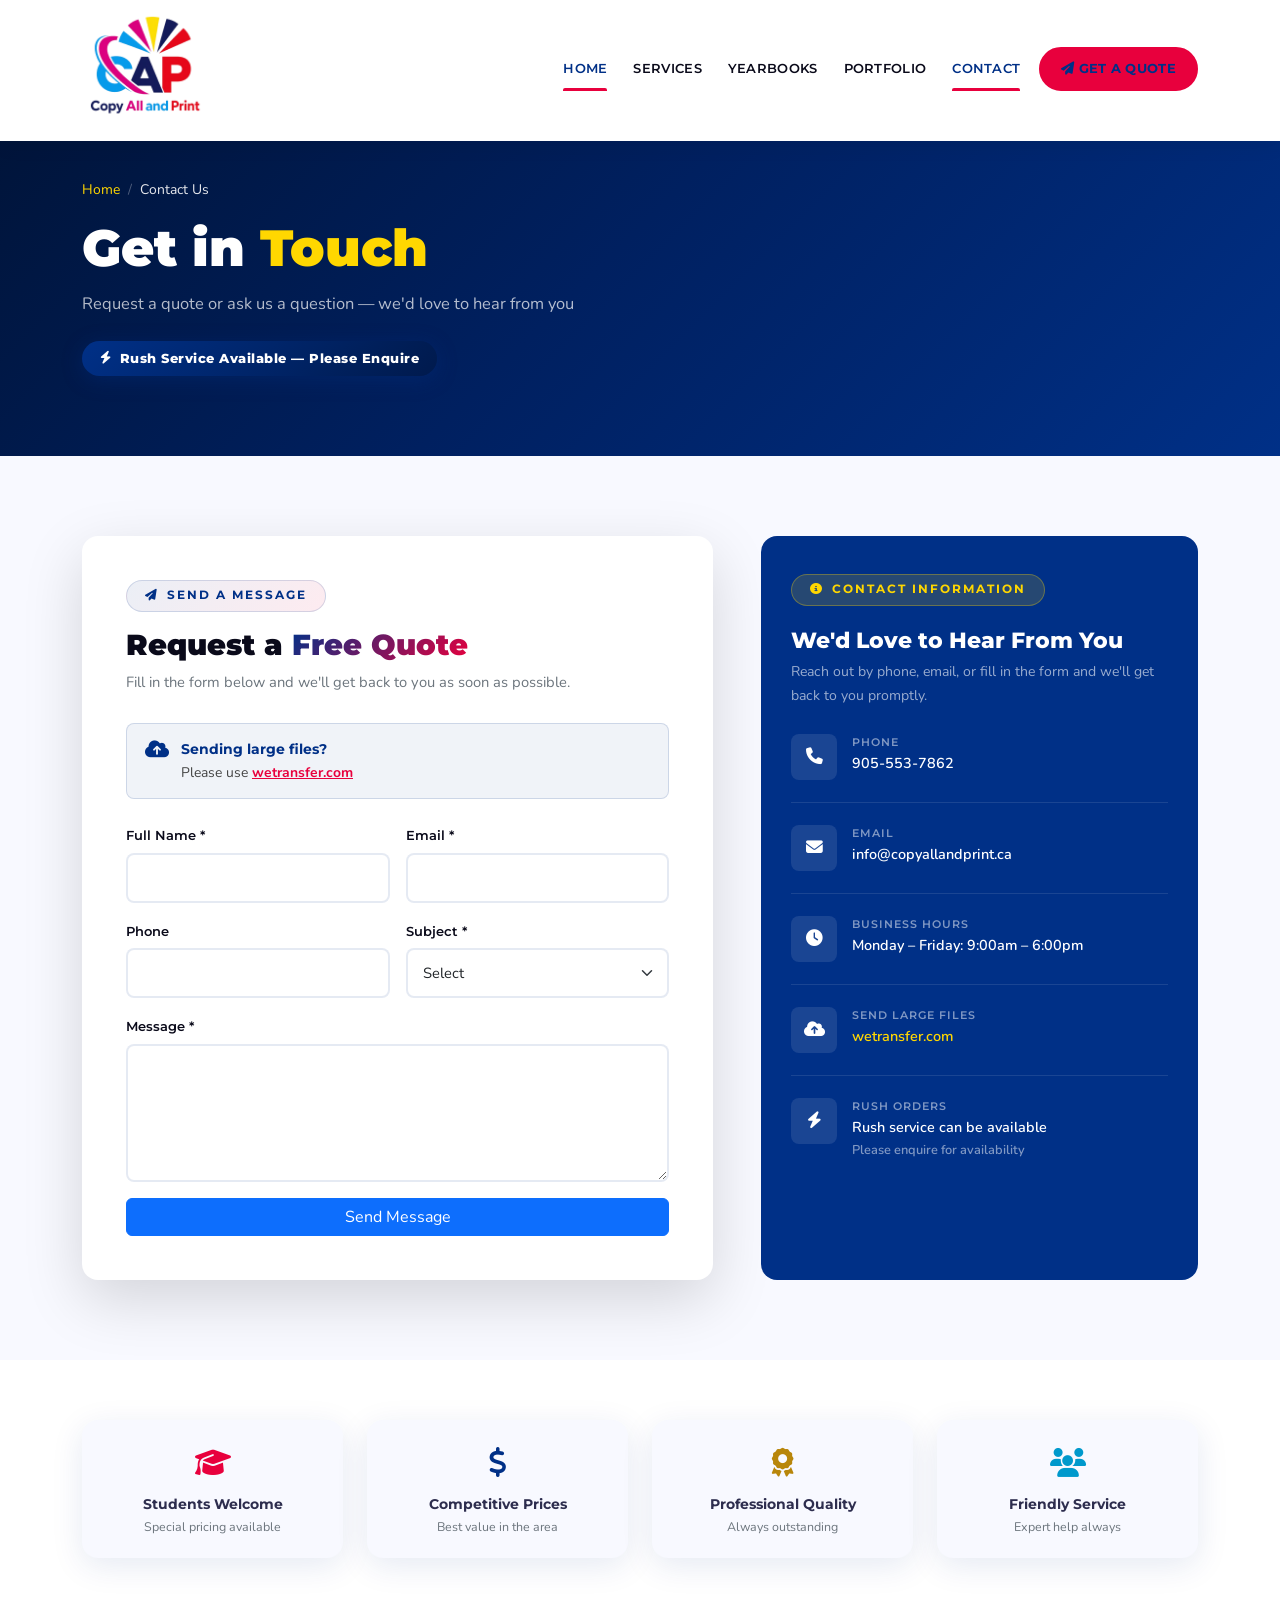
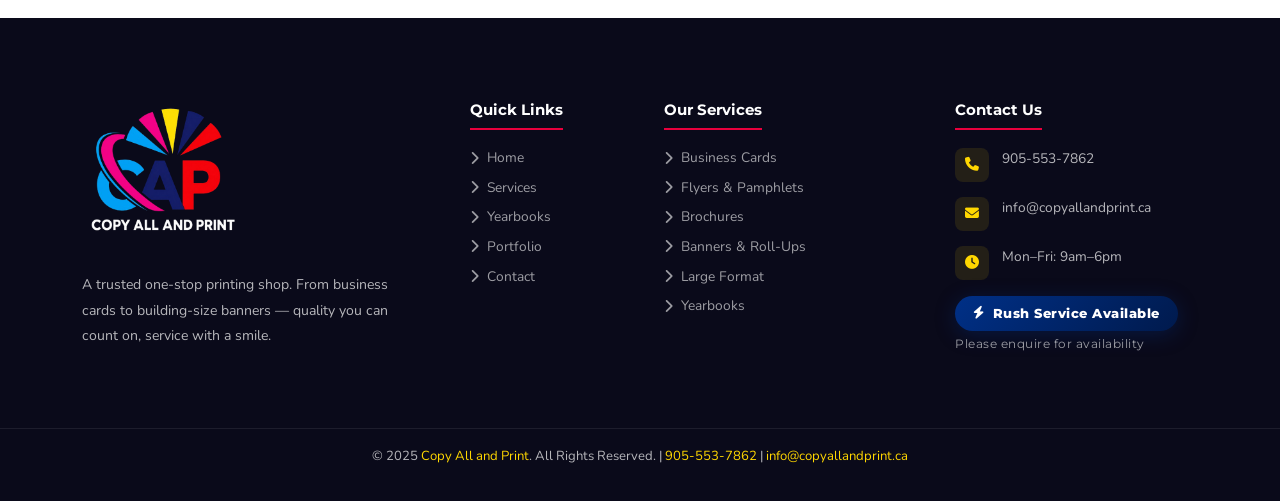
==== commit 398a9bd7: "Update contact.html" ====
--- a/contact.html
+++ b/contact.html
@@ -13,6 +13,7 @@
 </head>
 <body>
 
+<!-- NAVBAR -->
 <!-- NAVBAR -->
 <nav class="navbar navbar-expand-lg fixed-top deskstopview">
   <div class="container">
@@ -65,208 +66,196 @@
   </div>
 </nav>
 
-
 <!-- PAGE HERO -->
 <section class="page-hero">
   <div class="container">
     <nav aria-label="breadcrumb">
-      <ol class="breadcrumb"><li class="breadcrumb-item"><a href="index.html">Home</a></li><li class="breadcrumb-item active">Portfolio</li></ol>
+      <ol class="breadcrumb"><li class="breadcrumb-item"><a href="index.html">Home</a></li><li class="breadcrumb-item active">Contact Us</li></ol>
     </nav>
-    <h1 class="page-hero-title">Our <span style="color:var(--accent-yellow);">Portfolio</span></h1>
-    <p class="page-hero-sub">Real print work — quality you can see</p>
+    <h1 class="page-hero-title">Get in <span style="color:var(--accent-yellow);">Touch</span></h1>
+    <p class="page-hero-sub">Request a quote or ask us a question — we'd love to hear from you</p>
+    <div class="mt-4">
+      <div class="rush-badge"><i class="fas fa-bolt"></i> Rush Service Available — Please Enquire</div>
+    </div>
   </div>
 </section>
 
-<!-- PORTFOLIO -->
-<section style="padding:90px 0;background:#fff;">
-  <div class="container">
-    <div class="text-center mb-5">
-      <div class="section-badge"><i class="fas fa-images"></i> Our Work</div>
-      <h2 class="section-title" style="font-size:clamp(1.8rem,3vw,2.5rem);">Print Work We're <span class="highlight">Proud Of</span></h2>
-      <p class="section-subtitle mx-auto mt-3">From small business cards to massive event banners — here's a sample of what we do best.</p>
-    </div>
-
-    <!-- Filter -->
-    <div class="portfolio-filter" role="tablist">
-      <button class="filter-btn active" data-filter="all">All Work</button>
-      <button class="filter-btn" data-filter="banners">Banners &amp; Signs</button>
-      <button class="filter-btn" data-filter="cards">Business Cards</button>
-      <button class="filter-btn" data-filter="flyers">Flyers &amp; Pamphlets</button>
-      <button class="filter-btn" data-filter="largeformat">Large Format</button>
-      <button class="filter-btn" data-filter="other">Other Print</button>
-    </div>
-
-    <!-- Grid with REAL PHOTOS -->
-    <div class="row g-4" id="portfolioGrid">
-
-      <!-- Roll-Up / Vinyl Banners — using hero-banners-opt1 (shows actual retractable) -->
-      <div class="col-md-6 col-lg-4 animate-on-scroll portfolio-item" data-category="banners">
-        <div style="border-radius:var(--radius);overflow:hidden;position:relative;box-shadow:var(--shadow-card);transition:var(--transition);">
-          <img src="images/banners/cap-banner2.jpg" alt="Roll-Up Retractable Banners" style="width:100%;aspect-ratio:4/3;object-fit:cover;display:block;">
-          <div class="portfolio-overlay">
-            <div><div class="portfolio-name">Roll-Up Banners</div><div class="portfolio-cat">Retractable · Trade Shows · Events</div></div>
-          </div>
-        </div>
-        <div style="padding:14px 0 0;">
-          <div style="font-family:'Montserrat',sans-serif;font-weight:700;margin-bottom:3px;">Retractable Roll-Up Banners</div>
-          <span style="display:inline-block;background:rgba(0,48,135,.1);color:var(--primary);font-size:.72rem;font-weight:600;padding:3px 11px;border-radius:20px;font-family:'Montserrat',sans-serif;">Banners &amp; Signs</span>
+<!-- CONTACT SECTION -->
+<section style="padding:80px 0;background:var(--light-bg);">
+  <div class="container">
+    <div class="row g-5">
+
+<!-- FORM -->
+<div class="col-lg-7 animate-on-scroll">
+  <div class="contact-form-wrap">
+
+    <div class="section-badge mb-3">
+      <i class="fas fa-paper-plane"></i> Send a Message
+    </div>
+
+    <h2 class="section-title mb-2" style="font-size:1.8rem;">
+      Request a <span class="highlight">Free Quote</span>
+    </h2>
+
+    <p style="color:var(--gray);margin-bottom:28px;font-size:.92rem;line-height:1.7;">
+      Fill in the form below and we'll get back to you as soon as possible.
+    </p>
+
+    <!-- Info box -->
+    <div style="background:rgba(0,48,135,.06);border:1px solid rgba(0,48,135,.15);border-radius:var(--radius-sm);padding:14px 18px;margin-bottom:24px;display:flex;align-items:flex-start;gap:12px;">
+      <i class="fas fa-cloud-upload-alt" style="color:var(--primary);font-size:1.2rem;margin-top:2px;flex-shrink:0;"></i>
+      <div style="font-size:.87rem;color:#444;line-height:1.6;">
+        <strong style="font-family:'Montserrat',sans-serif;color:var(--primary);">Sending large files?</strong><br>
+        Please use <a href="https://wetransfer.com" target="_blank" rel="noopener" style="color:var(--secondary);font-weight:700;">wetransfer.com</a>
+      </div>
+    </div>
+
+    <!-- Alerts -->
+    <div class="alert-success-cap" id="successMsg">
+      <i class="fas fa-check-circle me-2"></i>
+      <strong>Message sent!</strong> We'll be in touch shortly. Thank you!
+    </div>
+
+    <div class="alert-error-cap" id="errorMsg">
+      <i class="fas fa-exclamation-circle me-2"></i>
+      Something went wrong. Please try again or call us directly.
+    </div>
+
+    <!-- NETLIFY FORM -->
+<form name="contact" method="POST" data-netlify="true" onSubmit="submit" class="row g-3">
+
+  <!-- REQUIRED hidden field -->
+  <input type="hidden" name="form-name" value="contact">
+
+
+  <!-- Honeypot (spam protection) -->
+  <!-- <p style="display:none;">
+    <label>Don’t fill this out: <input name="bot-field"></label>
+  </p> -->
+
+  <!-- Full Name -->
+  <div class="col-md-6">
+    <label class="form-label">Full Name *</label>
+    <input type="text" name="full_name" class="form-control" required>
+  </div>
+
+  <!-- Email -->
+  <div class="col-md-6">
+    <label class="form-label">Email *</label>
+    <input type="email" name="email" class="form-control" required>
+  </div>
+
+  <!-- Phone -->
+  <div class="col-md-6">
+    <label class="form-label">Phone</label>
+    <input type="tel" name="phone" class="form-control">
+  </div>
+
+  <!-- Subject -->
+  <div class="col-md-6">
+    <label class="form-label">Subject *</label>
+    <select name="subject" class="form-select" required>
+      <option value="">Select</option>
+      <option>Get a Quote</option>
+      <option>Business Cards</option>
+      <option>Flyers</option>
+      <option>Brochures</option>
+      <option>Banners</option>
+      <option>Other</option>
+    </select>
+  </div>
+
+  <!-- Message -->
+  <div class="col-12">
+    <label class="form-label">Message *</label>
+    <textarea name="message" class="form-control" rows="5" required></textarea>
+  </div>
+
+  <!-- Submit -->
+  <div class="col-12">
+    <button type="submit" class="btn btn-primary w-100">
+      Send Message
+    </button>
+  </div>
+
+</form>
+
+  </div>
+</div>
+
+      <!-- CONTACT INFO -->
+      <div class="col-lg-5 animate-on-scroll animate-delay-2">
+        <div class="contact-info-card">
+          <div class="section-badge" style="background:rgba(255,215,0,.15);border-color:rgba(255,215,0,.3);color:var(--accent-yellow);margin-bottom:22px;">
+            <i class="fas fa-info-circle"></i> Contact Information
+          </div>
+          <h3 style="font-family:'Montserrat',sans-serif;font-weight:800;color:#fff;font-size:1.35rem;margin-bottom:6px;">We'd Love to Hear From You</h3>
+          <p style="color:rgba(255,255,255,.6);font-size:.88rem;margin-bottom:26px;line-height:1.7;">Reach out by phone, email, or fill in the form and we'll get back to you promptly.</p>
+
+          <div class="contact-info-item">
+            <div class="cinfo-icon"><i class="fas fa-phone"></i></div>
+            <div>
+              <div class="cinfo-label">Phone</div>
+              <div class="cinfo-value"><a href="tel:9055537862" style="color:inherit;text-decoration:none;">905-553-7862</a></div>
+            </div>
+          </div>
+
+          <div class="contact-info-item">
+            <div class="cinfo-icon"><i class="fas fa-envelope"></i></div>
+            <div>
+              <div class="cinfo-label">Email</div>
+              <div class="cinfo-value"><a href="mailto:info@copyallprint.ca" style="color:inherit;text-decoration:none;word-break:break-all;">info@copyallandprint.ca</a></div>
+            </div>
+          </div>
+
+          <div class="contact-info-item">
+            <div class="cinfo-icon"><i class="fas fa-clock"></i></div>
+            <div>
+              <div class="cinfo-label">Business Hours</div>
+              <div class="cinfo-value">Monday – Friday: 9:00am – 6:00pm</div>
+            </div>
+          </div>
+
+          <div class="contact-info-item">
+            <div class="cinfo-icon"><i class="fas fa-cloud-upload-alt"></i></div>
+            <div>
+              <div class="cinfo-label">Send Large Files</div>
+              <div class="cinfo-value"><a href="https://wetransfer.com" target="_blank" rel="noopener" style="color:var(--accent-yellow);text-decoration:none;">wetransfer.com</a></div>
+            </div>
+          </div>
+
+          <div class="contact-info-item" style="border-bottom:none;margin-bottom:0;padding-bottom:0;">
+            <div class="cinfo-icon"><i class="fas fa-bolt"></i></div>
+            <div>
+              <div class="cinfo-label">Rush Orders</div>
+              <div class="cinfo-value">Rush service can be available<br><span style="font-size:.8rem;color:rgba(255,255,255,.5);">Please enquire for availability</span></div>
+            </div>
+          </div>
+
+          <!-- Social links -->
+<!--           <div style="margin-top:24px;padding-top:20px;border-top:1px solid rgba(255,255,255,.1);">
+            <div class="cinfo-label" style="margin-bottom:12px;">Follow Us</div>
+            <div class="footer-social">
+              <a href="#" class="social-btn" aria-label="Facebook"><i class="fab fa-facebook-f"></i></a>
+              <a href="#" class="social-btn" aria-label="Instagram"><i class="fab fa-instagram"></i></a>
+              <a href="#" class="social-btn" aria-label="Twitter"><i class="fab fa-twitter"></i></a>
+              <a href="#" class="social-btn" aria-label="LinkedIn"><i class="fab fa-linkedin-in"></i></a>
+            </div>
+          </div> -->
         </div>
       </div>
-
-      <!-- Vinyl Banners — hero-banners-opt (shows the actual CAP banner outside building) -->
-      <div class="col-md-6 col-lg-4 animate-on-scroll animate-delay-1 portfolio-item" data-category="banners">
-        <div style="border-radius:var(--radius);overflow:hidden;position:relative;box-shadow:var(--shadow-card);transition:var(--transition);">
-          <img src="images/vinyl/v5.jpg" alt="Vinyl Banners Outdoor" style="width:100%;aspect-ratio:4/3;object-fit:cover;display:block;">
-          <div class="portfolio-overlay">
-            <div><div class="portfolio-name">Vinyl Banners</div><div class="portfolio-cat">Outdoor · Storefront · Events</div></div>
-          </div>
-        </div>
-        <div style="padding:14px 0 0;">
-          <div style="font-family:'Montserrat',sans-serif;font-weight:700;margin-bottom:3px;">Vinyl Banner — Outdoor Display</div>
-          <span style="display:inline-block;background:rgba(0,48,135,.1);color:var(--primary);font-size:.72rem;font-weight:600;padding:3px 11px;border-radius:20px;font-family:'Montserrat',sans-serif;">Banners &amp; Signs</span>
-        </div>
-      </div>
-
-      <!-- Large Format Printing — hero-largeformat-opt -->
-      <div class="col-md-6 col-lg-4 animate-on-scroll animate-delay-2 portfolio-item" data-category="largeformat">
-        <div style="border-radius:var(--radius);overflow:hidden;position:relative;box-shadow:var(--shadow-card);transition:var(--transition);">
-          <img src="images/largeformat/lf6.jpg" alt="Large Format Printing Machines" style="width:100%;aspect-ratio:4/3;object-fit:cover;display:block;">
-          <div class="portfolio-overlay">
-            <div><div class="portfolio-name">Large Format Printing</div><div class="portfolio-cat">Posters · Signs · Backdrops</div></div>
-          </div>
-        </div>
-        <div style="padding:14px 0 0;">
-          <div style="font-family:'Montserrat',sans-serif;font-weight:700;margin-bottom:3px;">Large Format / Wide Print</div>
-          <span style="display:inline-block;background:rgba(0,200,81,.1);color:var(--accent-green);font-size:.72rem;font-weight:600;padding:3px 11px;border-radius:20px;font-family:'Montserrat',sans-serif;">Large Format</span>
-        </div>
-      </div>
-
-      <!-- Business Cards — hero-main-opt (shows the full flyer with BC section highlighted) -->
-      <div class="col-md-6 col-lg-4 animate-on-scroll portfolio-item" data-category="cards">
-        <div style="border-radius:var(--radius);overflow:hidden;position:relative;box-shadow:var(--shadow-card);transition:var(--transition);">
-          <img src="images/business/bs5.jpg" alt="Business Cards Printing" style="width:100%;aspect-ratio:4/3;object-fit:cover;display:block;object-position:right top;">
-          <div class="portfolio-overlay">
-            <div><div class="portfolio-name">Business Cards</div><div class="portfolio-cat">Luxury · Standard · UV Coating</div></div>
-          </div>
-        </div>
-        <div style="padding:14px 0 0;">
-          <div style="font-family:'Montserrat',sans-serif;font-weight:700;margin-bottom:3px;">Professional Business Cards</div>
-          <span style="display:inline-block;background:rgba(232,0,61,.1);color:var(--secondary);font-size:.72rem;font-weight:600;padding:3px 11px;border-radius:20px;font-family:'Montserrat',sans-serif;">Business Cards</span>
-        </div>
-      </div>
-
-      <!-- Flyers — hero-flyer-opt -->
-      <div class="col-md-6 col-lg-4 animate-on-scroll animate-delay-1 portfolio-item" data-category="flyers">
-        <div style="border-radius:var(--radius);overflow:hidden;position:relative;box-shadow:var(--shadow-card);transition:var(--transition);">
-          <img src="images/flyer/f6.jpg" alt="Flyers and Pamphlets" style="width:100%;aspect-ratio:4/3;object-fit:cover;display:block;object-position:top;">
-          <div class="portfolio-overlay">
-            <div><div class="portfolio-name">Flyers &amp; Pamphlets</div><div class="portfolio-cat">Full Colour · Single &amp; Double Sided</div></div>
-          </div>
-        </div>
-        <div style="padding:14px 0 0;">
-          <div style="font-family:'Montserrat',sans-serif;font-weight:700;margin-bottom:3px;">Full-Colour Promotional Flyer</div>
-          <span style="display:inline-block;background:rgba(255,215,0,.15);color:#b8860b;font-size:.72rem;font-weight:600;padding:3px 11px;border-radius:20px;font-family:'Montserrat',sans-serif;">Flyers &amp; Pamphlets</span>
-        </div>
-      </div>
-            <div class="col-md-6 col-lg-4 animate-on-scroll animate-delay-1 portfolio-item" data-category="flyers">
-        <div style="border-radius:var(--radius);overflow:hidden;position:relative;box-shadow:var(--shadow-card);transition:var(--transition);">
-          <img src="images/flyer/f3.jpg" alt="Flyers and Pamphlets" style="width:100%;aspect-ratio:4/3;object-fit:cover;display:block;object-position:top;">
-          <div class="portfolio-overlay">
-            <div><div class="portfolio-name">Flyers &amp; Pamphlets</div><div class="portfolio-cat">Full Colour · Single &amp; Double Sided</div></div>
-          </div>
-        </div>
-        <div style="padding:14px 0 0;">
-          <div style="font-family:'Montserrat',sans-serif;font-weight:700;margin-bottom:3px;">Full-Colour Promotional Flyer</div>
-          <span style="display:inline-block;background:rgba(255,215,0,.15);color:#b8860b;font-size:.72rem;font-weight:600;padding:3px 11px;border-radius:20px;font-family:'Montserrat',sans-serif;">Flyers &amp; Pamphlets</span>
-        </div>
-      </div>
-            <div class="col-md-6 col-lg-4 animate-on-scroll animate-delay-1 portfolio-item" data-category="flyers">
-        <div style="border-radius:var(--radius);overflow:hidden;position:relative;box-shadow:var(--shadow-card);transition:var(--transition);">
-          <img src="images/flyer/f2.jpg" alt="Flyers and Pamphlets" style="width:100%;aspect-ratio:4/3;object-fit:cover;display:block;object-position:top;">
-          <div class="portfolio-overlay">
-            <div><div class="portfolio-name">Flyers &amp; Pamphlets</div><div class="portfolio-cat">Full Colour · Single &amp; Double Sided</div></div>
-          </div>
-        </div>
-        <div style="padding:14px 0 0;">
-          <div style="font-family:'Montserrat',sans-serif;font-weight:700;margin-bottom:3px;">Full-Colour Promotional Flyer</div>
-          <span style="display:inline-block;background:rgba(255,215,0,.15);color:#b8860b;font-size:.72rem;font-weight:600;padding:3px 11px;border-radius:20px;font-family:'Montserrat',sans-serif;">Flyers &amp; Pamphlets</span>
-        </div>
-      </div>
-
-      <!-- CAP Banner brand shot — copyallprint-banner -->
-      <div class="col-md-6 col-lg-4 animate-on-scroll animate-delay-2 portfolio-item" data-category="banners">
-        <div style="border-radius:var(--radius);overflow:hidden;position:relative;box-shadow:var(--shadow-card);transition:var(--transition);">
-          <img src="images/vinyl/v3.jpg" alt="Copy All and Print branded banner" style="width:100%;aspect-ratio:4/3;object-fit:cover;display:block;">
-          <div class="portfolio-overlay">
-            <div><div class="portfolio-name">Brand Banners</div><div class="portfolio-cat">Custom Design · Full Colour</div></div>
-          </div>
-        </div>
-        <div style="padding:14px 0 0;">
-          <div style="font-family:'Montserrat',sans-serif;font-weight:700;margin-bottom:3px;">Custom Brand Banner</div>
-          <span style="display:inline-block;background:rgba(0,48,135,.1);color:var(--primary);font-size:.72rem;font-weight:600;padding:3px 11px;border-radius:20px;font-family:'Montserrat',sans-serif;">Banners &amp; Signs</span>
-        </div>
-      </div>
-
-      <!-- Yearbook — yearbook1 -->
-      <div class="col-md-6 col-lg-4 animate-on-scroll portfolio-item" data-category="other">
-        <div style="border-radius:var(--radius);overflow:hidden;position:relative;box-shadow:var(--shadow-card);transition:var(--transition);">
-          <img src="images/yearbook/yearbook1.jpg" alt="Yearbook Printing" style="width:100%;aspect-ratio:4/3;object-fit:cover;display:block;">
-          <div class="portfolio-overlay">
-            <div><div class="portfolio-name">Yearbook Printing</div><div class="portfolio-cat">Schools · Organisations · Communities</div></div>
-          </div>
-        </div>
-        <div style="padding:14px 0 0;">
-          <div style="font-family:'Montserrat',sans-serif;font-weight:700;margin-bottom:3px;">School Yearbook</div>
-          <span style="display:inline-block;background:rgba(128,0,128,.1);color:purple;font-size:.72rem;font-weight:600;padding:3px 11px;border-radius:20px;font-family:'Montserrat',sans-serif;">Other Print</span>
-        </div>
-      </div>
-
-      <!-- Yearbook 2 -->
-      <div class="col-md-6 col-lg-4 animate-on-scroll animate-delay-1 portfolio-item" data-category="other">
-        <div style="border-radius:var(--radius);overflow:hidden;position:relative;box-shadow:var(--shadow-card);transition:var(--transition);">
-          <img src="images/yearbook/yearbook2.jpg" alt="Yearbook Students" style="width:100%;aspect-ratio:4/3;object-fit:cover;display:block;">
-          <div class="portfolio-overlay">
-            <div><div class="portfolio-name">Yearbook Memories</div><div class="portfolio-cat">Custom Layouts · Premium Paper</div></div>
-          </div>
-        </div>
-        <div style="padding:14px 0 0;">
-          <div style="font-family:'Montserrat',sans-serif;font-weight:700;margin-bottom:3px;">Premium Yearbook Pages</div>
-          <span style="display:inline-block;background:rgba(128,0,128,.1);color:purple;font-size:.72rem;font-weight:600;padding:3px 11px;border-radius:20px;font-family:'Montserrat',sans-serif;">Other Print</span>
-        </div>
-      </div>
-
-      <!-- About/general print shop — about.jpg -->
-      <div class="col-md-6 col-lg-4 animate-on-scroll animate-delay-2 portfolio-item" data-category="largeformat">
-        <div style="border-radius:var(--radius);overflow:hidden;position:relative;box-shadow:var(--shadow-card);transition:var(--transition);">
-          <img src="images/largeformat/lf5.jpg" alt="Professional printing services" style="width:100%;aspect-ratio:4/3;object-fit:cover;display:block;">
-          <div class="portfolio-overlay">
-            <div><div class="portfolio-name">Professional Printing</div><div class="portfolio-cat">State-of-the-Art Equipment</div></div>
-          </div>
-        </div>
-        <div style="padding:14px 0 0;">
-          <div style="font-family:'Montserrat',sans-serif;font-weight:700;margin-bottom:3px;">Professional Print Services</div>
-          <span style="display:inline-block;background:rgba(0,200,81,.1);color:var(--accent-green);font-size:.72rem;font-weight:600;padding:3px 11px;border-radius:20px;font-family:'Montserrat',sans-serif;">Large Format</span>
-        </div>
-      </div>
-
-    </div><!-- /row -->
-
-    <!-- CTA -->
-    <div class="text-center mt-5 pt-2">
-      <p style="color:var(--gray);margin-bottom:18px;font-size:1rem;">Like what you see? Let's create something great for your business.</p>
-      <a href="contact.html" class="btn-primary-cap"><i class="fas fa-paper-plane"></i> Start Your Project</a>
     </div>
   </div>
 </section>
 
-<!-- STATS -->
-<section style="background:var(--primary);padding:60px 0;">
+<!-- WHY CONTACT STRIP -->
+<section style="background:#fff;padding:60px 0;">
   <div class="container">
     <div class="row g-4 text-center">
-      <div class="col-6 col-md-3 animate-on-scroll"><div style="color:var(--accent-yellow);font-family:'Montserrat',sans-serif;font-weight:900;font-size:2.3rem;" data-target="500" data-suffix="+">500+</div><div style="color:rgba(255,255,255,.7);font-size:.82rem;letter-spacing:1px;text-transform:uppercase;margin-top:4px;">Happy Clients</div></div>
-      <div class="col-6 col-md-3 animate-on-scroll animate-delay-1"><div style="color:var(--accent-yellow);font-family:'Montserrat',sans-serif;font-weight:900;font-size:2.3rem;" data-target="1000" data-suffix="+">1000+</div><div style="color:rgba(255,255,255,.7);font-size:.82rem;letter-spacing:1px;text-transform:uppercase;margin-top:4px;">Projects Completed</div></div>
-      <div class="col-6 col-md-3 animate-on-scroll animate-delay-2"><div style="color:var(--accent-yellow);font-family:'Montserrat',sans-serif;font-weight:900;font-size:2.3rem;" data-target="25" data-suffix="+">25+</div><div style="color:rgba(255,255,255,.7);font-size:.82rem;letter-spacing:1px;text-transform:uppercase;margin-top:4px;">Print Services</div></div>
-      <div class="col-6 col-md-3 animate-on-scroll animate-delay-3"><div style="color:var(--accent-yellow);font-family:'Montserrat',sans-serif;font-weight:900;font-size:2.3rem;">5.0★</div><div style="color:rgba(255,255,255,.7);font-size:.82rem;letter-spacing:1px;text-transform:uppercase;margin-top:4px;">Average Rating</div></div>
+      <div class="col-md-3 col-6 animate-on-scroll"><div style="padding:22px 16px;background:var(--light-bg);border-radius:var(--radius);box-shadow:var(--shadow-card);"><div style="font-size:1.8rem;color:var(--secondary);margin-bottom:8px;"><i class="fas fa-graduation-cap"></i></div><div style="font-family:'Montserrat',sans-serif;font-weight:700;font-size:.87rem;margin-bottom:3px;">Students Welcome</div><div style="color:var(--gray);font-size:.78rem;">Special pricing available</div></div></div>
+      <div class="col-md-3 col-6 animate-on-scroll animate-delay-1"><div style="padding:22px 16px;background:var(--light-bg);border-radius:var(--radius);box-shadow:var(--shadow-card);"><div style="font-size:1.8rem;color:var(--primary);margin-bottom:8px;"><i class="fas fa-dollar-sign"></i></div><div style="font-family:'Montserrat',sans-serif;font-weight:700;font-size:.87rem;margin-bottom:3px;">Competitive Prices</div><div style="color:var(--gray);font-size:.78rem;">Best value in the area</div></div></div>
+      <div class="col-md-3 col-6 animate-on-scroll animate-delay-2"><div style="padding:22px 16px;background:var(--light-bg);border-radius:var(--radius);box-shadow:var(--shadow-card);"><div style="font-size:1.8rem;color:#b8860b;margin-bottom:8px;"><i class="fas fa-award"></i></div><div style="font-family:'Montserrat',sans-serif;font-weight:700;font-size:.87rem;margin-bottom:3px;">Professional Quality</div><div style="color:var(--gray);font-size:.78rem;">Always outstanding</div></div></div>
+      <div class="col-md-3 col-6 animate-on-scroll animate-delay-3"><div style="padding:22px 16px;background:var(--light-bg);border-radius:var(--radius);box-shadow:var(--shadow-card);"><div style="font-size:1.8rem;color:#0099cc;margin-bottom:8px;"><i class="fas fa-users"></i></div><div style="font-family:'Montserrat',sans-serif;font-weight:700;font-size:.87rem;margin-bottom:3px;">Friendly Service</div><div style="color:var(--gray);font-size:.78rem;">Expert help always</div></div></div>
     </div>
   </div>
 </section>
@@ -293,14 +282,57 @@
     <div class="mt-3"><div class="rush-badge"><i class="fas fa-bolt"></i> Rush Service Available</div><div class="rush-enquire">Please enquire for availability</div></div>
   </div>
 </div></div>
-<div class="footer-bottom"><div class="container"><p>&copy; 2025 <a href="index.html">Copy All and Print</a>. All Rights Reserved. | <a href="tel:9055537862">
-905-553-7862</a> | <a href="mailto:info@copyallandprint.ca">info@copyallandprint.ca</a></p></div></div>
+<div class="footer-bottom"><div class="container"><p>&copy; 2025 <a href="index.html">Copy All and Print</a>. All Rights Reserved. | <a href="tel:9055537862">905-553-7862</a> | <a href="mailto:info@copyallandprint.ca">info@copyallandprint.ca</a></p></div></div>
 </footer>
 
 <script src="https://cdn.jsdelivr.net/npm/bootstrap@5.3.2/dist/js/bootstrap.bundle.min.js"></script>
 <script src="js/main.js"></script>
 <script>
-  if(window.innerWidth>=992){document.querySelectorAll('.nav-item.dropdown').forEach(function(d){d.addEventListener('mouseenter',function(){var m=this.querySelector('.dropdown-menu');if(m){m.classList.add('show');this.querySelector('.nav-link').setAttribute('aria-expanded','true');}});d.addEventListener('mouseleave',function(){var m=this.querySelector('.dropdown-menu');if(m){m.classList.remove('show');this.querySelector('.nav-link').setAttribute('aria-expanded','false');}});d.querySelector('.nav-link').addEventListener('click',function(e){if(window.innerWidth>=992){window.location.href=this.getAttribute('href');e.preventDefault();}});});}
-  document.getElementById('heroCarousel').addEventListener('slide.bs.carousel',function(e){document.querySelectorAll('.curr').forEach(function(el){el.textContent=String(e.to+1).padStart(2,'0');});});
+if (window.innerWidth >= 992) {
+
+  document.querySelectorAll('.nav-item.dropdown').forEach(function (d) {
+
+    d.addEventListener('mouseenter', function () {
+      var m = this.querySelector('.dropdown-menu');
+      if (m) {
+        m.classList.add('show');
+        const link = this.querySelector('.nav-link');
+        if (link) link.setAttribute('aria-expanded', 'true');
+      }
+    });
+
+    d.addEventListener('mouseleave', function () {
+      var m = this.querySelector('.dropdown-menu');
+      if (m) {
+        m.classList.remove('show');
+        const link = this.querySelector('.nav-link');
+        if (link) link.setAttribute('aria-expanded', 'false');
+      }
+    });
+
+    const navLink = d.querySelector('.nav-link');
+    if (navLink) {
+      navLink.addEventListener('click', function (e) {
+        if (window.innerWidth >= 992) {
+          window.location.href = this.getAttribute('href');
+          e.preventDefault();
+        }
+      });
+    }
+
+  });
+}
+
+
+// SAFE carousel fix (no crash)
+const heroCarousel = document.getElementById('heroCarousel');
+
+if (heroCarousel) {
+  heroCarousel.addEventListener('slide.bs.carousel', function (e) {
+    document.querySelectorAll('.curr').forEach(function (el) {
+      el.textContent = String(e.to + 1).padStart(2, '0');
+    });
+  });
+}
 </script>
 </body></html>
